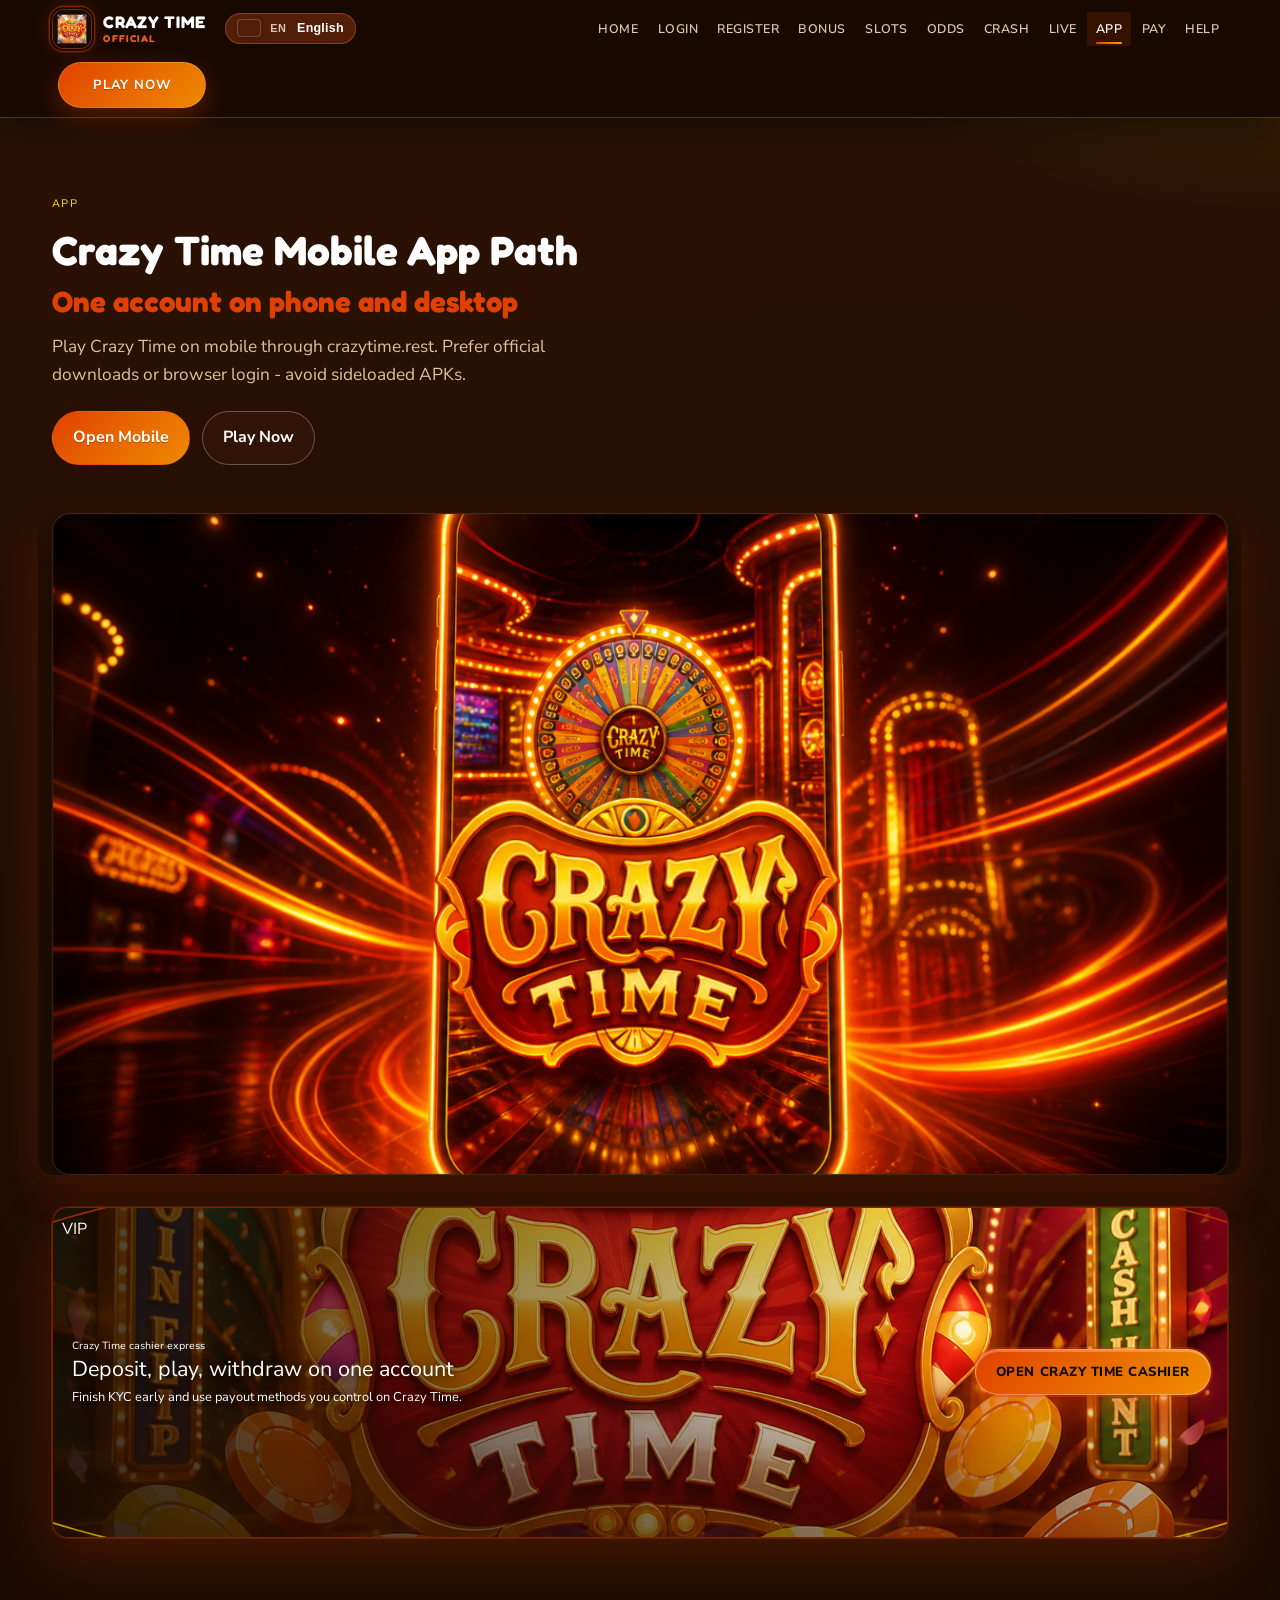
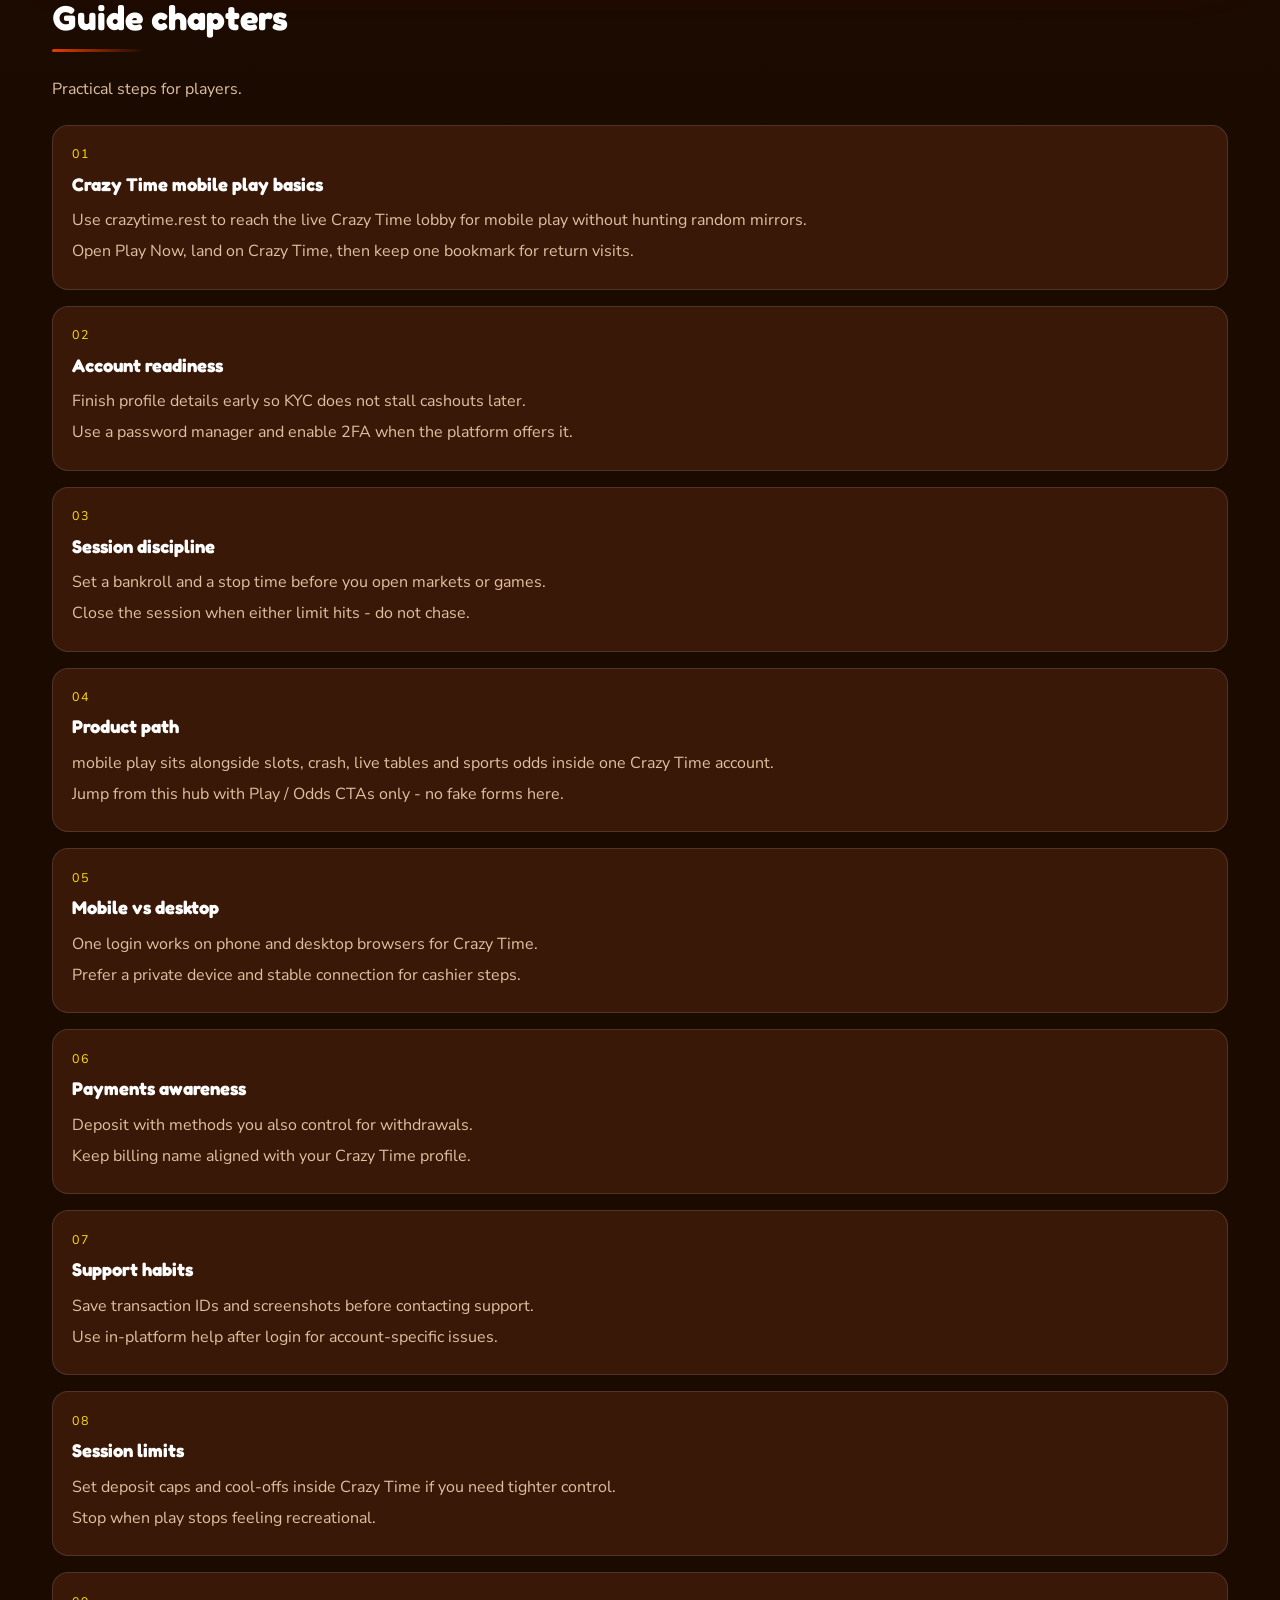
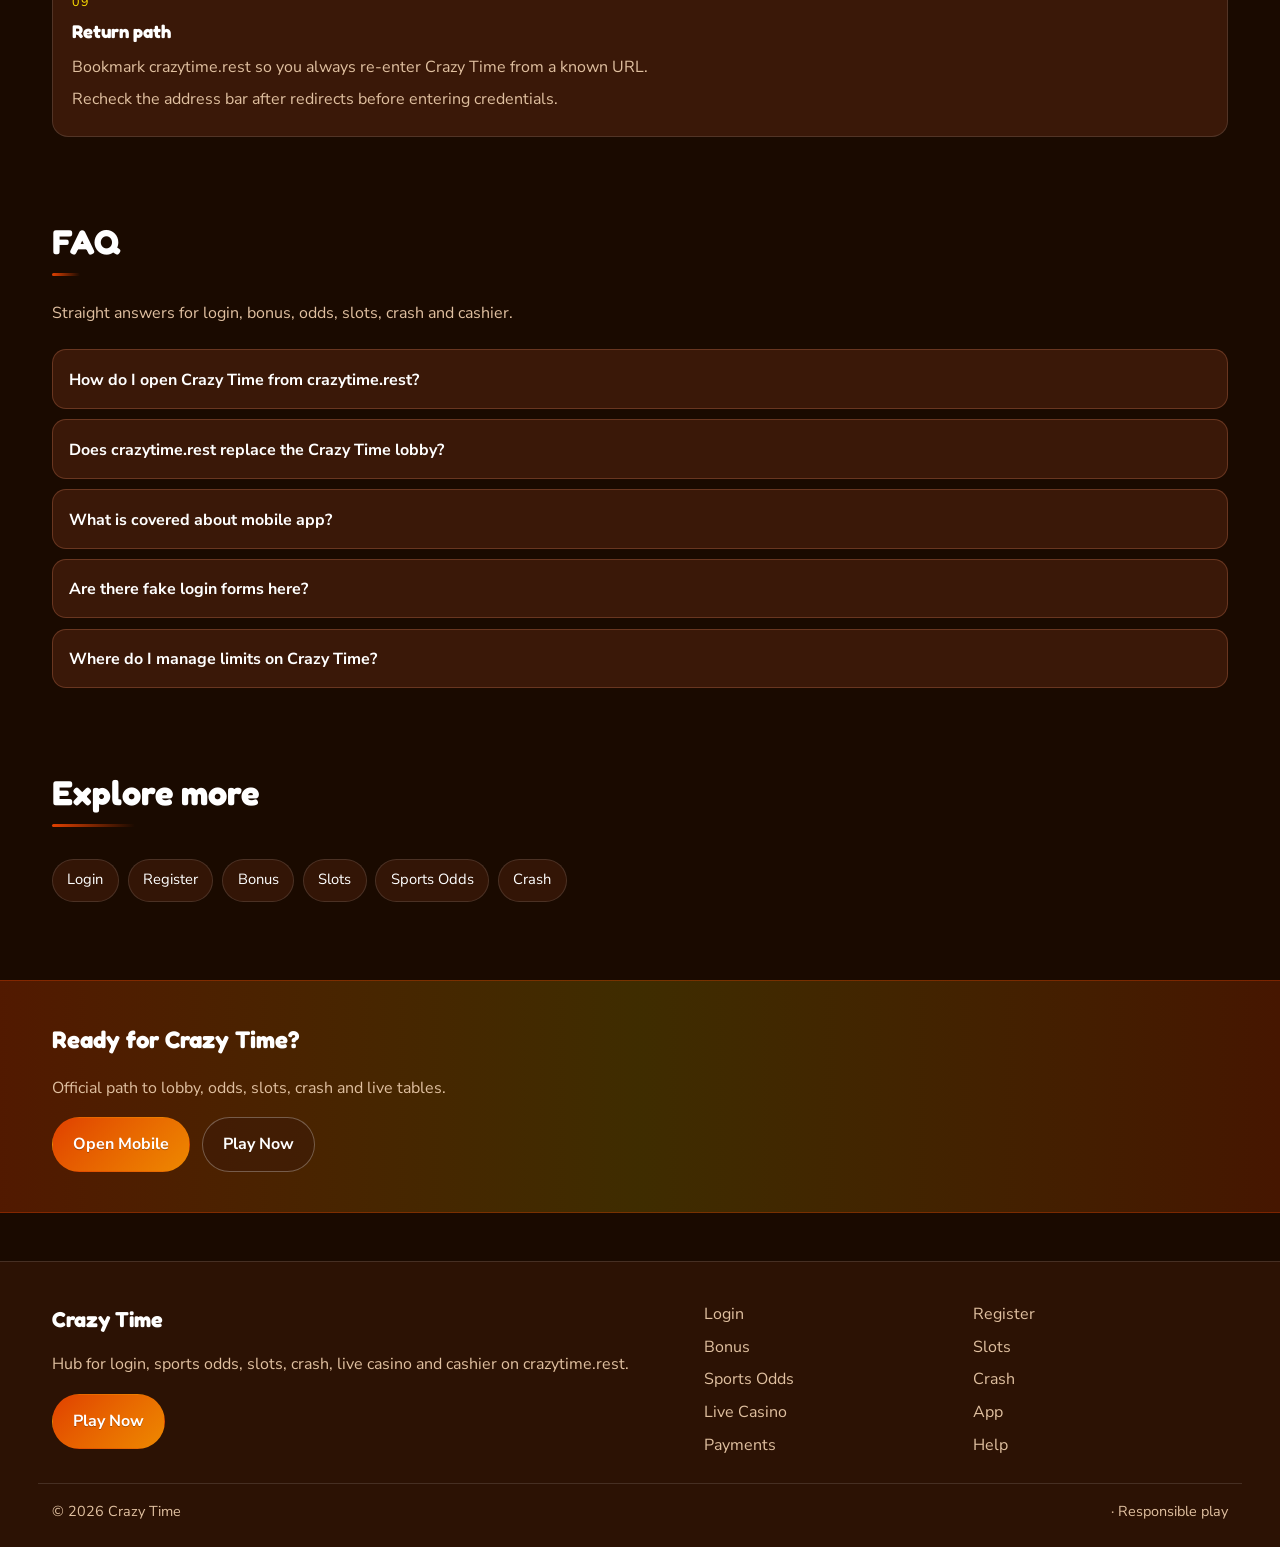
==== ctime-app.html @ ccea4fcb "Launch Crazy Time hub on crazytime.rest" ====
<!DOCTYPE html>
<html lang="en">
<head>
<meta charset="utf-8">
<meta name="viewport" content="width=device-width, initial-scale=1">
<title>Crazy Time App &amp; Mobile Play - Same Account | crazytime.rest</title>
<meta name="description" content="Use Crazy Time on mobile via crazytime.rest: one account, browser tips, secure sessions.">
<meta name="keywords" content="Crazy Time, Crazy Time App, Crazy Time login, Crazy Time bonus, Crazy Time slots, Crazy Time odds, crazytime.rest">
<meta name="robots" content="index,follow,max-image-preview:large">
<link rel="canonical" href="https://crazytime.rest/ctime-app.html">
<meta property="og:type" content="website">
<meta property="og:site_name" content="Crazy Time">
<meta property="og:title" content="Crazy Time App &amp; Mobile Play - Same Account | crazytime.rest">
<meta property="og:description" content="Use Crazy Time on mobile via crazytime.rest: one account, browser tips, secure sessions.">
<meta property="og:url" content="https://crazytime.rest/ctime-app.html">
<meta property="og:image" content="https://crazytime.rest/assets/pages/ctime-app.jpg">
<meta name="twitter:card" content="summary_large_image">
<meta name="twitter:title" content="Crazy Time App &amp; Mobile Play - Same Account | crazytime.rest">
<meta name="twitter:description" content="Use Crazy Time on mobile via crazytime.rest: one account, browser tips, secure sessions.">
<meta name="twitter:image" content="https://crazytime.rest/assets/pages/ctime-app.jpg">
<link rel="icon" href="/favicon.ico" sizes="any">
<link rel="icon" type="image/png" sizes="48x48" href="/favicon-48x48.png">
<link rel="icon" type="image/png" sizes="96x96" href="/favicon-96x96.png">
<link rel="icon" type="image/png" sizes="192x192" href="/favicon-192x192.png">
<link rel="apple-touch-icon" sizes="180x180" href="/apple-touch-icon.png">
<link rel="manifest" href="/site.webmanifest">
<link rel="preconnect" href="https://fonts.googleapis.com">
<link rel="preconnect" href="https://fonts.gstatic.com" crossorigin>
<link href="https://fonts.googleapis.com/css2?family=Fredoka:wght@600;700&family=Nunito+Sans:wght@400;600;700&display=swap" rel="stylesheet">
<link rel="stylesheet" href="/css/styles.css">
<link rel="stylesheet" href="/css/i18n.css">
<script type="application/ld+json">{"@context":"https://schema.org","@type":"FAQPage","url":"https://crazytime.rest/ctime-app.html","mainEntity":[{"@type":"Question","name":"How do I open Crazy Time from crazytime.rest?","acceptedAnswer":{"@type":"Answer","text":"Tap Play Now on crazytime.rest, follow through to the live Crazy Time site, then complete login or registration there."}},{"@type":"Question","name":"Does crazytime.rest replace the Crazy Time lobby?","acceptedAnswer":{"@type":"Answer","text":"No. crazytime.rest is an SEO hub for login, bonus path, odds, slots, crash, live casino and cashier. Real games run on Crazy Time after you continue."}},{"@type":"Question","name":"What is covered about mobile app?","acceptedAnswer":{"@type":"Answer","text":"This page explains practical mobile app steps for Crazy Time players: safe entry, product location, session limits and where to continue via Play Now."}},{"@type":"Question","name":"Are there fake login forms here?","acceptedAnswer":{"@type":"Answer","text":"No. Never enter passwords on the hub. Credentials belong only on the live Crazy Time site after you leave this page."}},{"@type":"Question","name":"Where do I manage limits on Crazy Time?","acceptedAnswer":{"@type":"Answer","text":"Use deposit limits, reality checks and cool-offs inside the logged-in Crazy Time account tools."}}]}</script>
</head>
<body class="layout-4 page">
<header class="site-header" id="siteHeader">
<div class="wrap header-bar">
<a class="brand" href="/" aria-label="Crazy Time home">
<span class="brand-mark"><img src="/assets/brand/logo.png" alt="Crazy Time logo" width="40" height="40"></span>
<span class="brand-copy"><span class="brand-name">Crazy Time</span><span class="brand-tag">Official</span></span>
</a>
<button class="nav-toggle" id="navToggle" aria-expanded="false" aria-controls="siteNav" type="button" aria-label="Open menu"><span></span><span></span><span></span></button>
<nav class="site-nav" id="siteNav" aria-label="Primary"><a class="nav-link" href="/">Home</a><a class="nav-link" href="/ctime-login.html">Login</a><a class="nav-link" href="/ctime-register.html">Register</a><a class="nav-link" href="/ctime-bonus.html">Bonus</a><a class="nav-link" href="/ctime-slots.html">Slots</a><a class="nav-link" href="/ctime-odds.html">Odds</a><a class="nav-link" href="/ctime-crash.html">Crash</a><a class="nav-link" href="/ctime-live.html">Live</a><a class="nav-link is-active" href="/ctime-app.html">App</a><a class="nav-link" href="/ctime-pay.html">Pay</a><a class="nav-link" href="/ctime-help.html">Help</a></nav>
<a class="btn btn-accent header-cta" href="https://martell890.online/1FZtL6zN?sub_id_1=crazytime.rest" rel="nofollow sponsored noopener" target="_blank">Play Now</a>
</div>
</header>
<section class="page-hero"><div class="wrap">
<div class="eyebrow">App</div>
<h1>Crazy Time Mobile App Path<em>One account on phone and desktop</em></h1>
<p class="lead">Play Crazy Time on mobile through crazytime.rest. Prefer official downloads or browser login - avoid sideloaded APKs.</p>
<div class="cta-row">
<a class="btn btn-accent" href="https://martell890.online/1FZtL6zN?sub_id_1=crazytime.rest" rel="nofollow sponsored noopener" target="_blank">Open Mobile</a>
<a class="btn btn-ghost" href="https://martell890.online/1FZtL6zN?sub_id_1=crazytime.rest" rel="nofollow sponsored noopener" target="_blank">Play Now</a>
</div>

</div></section>
<div class="page-cover wrap"><img src="/assets/pages/ctime-app.jpg" alt="App cover" width="1200" height="675" loading="eager"></div>
<div class="wrap"><a class="promo-fx promo-vip reveal" href="https://martell890.online/1FZtL6zN?sub_id_1=crazytime.rest" rel="nofollow sponsored noopener" target="_blank">
<span class="promo-badge">VIP</span>
<span class="promo-fx-glow" aria-hidden="true"></span>
<span class="promo-fx-scan" aria-hidden="true"></span>
<span class="promo-fx-particles" aria-hidden="true"></span>
<span class="promo-fx-rays" aria-hidden="true"></span>
<span class="promo-fx-ring" aria-hidden="true"></span>
<div class="promo-media"><img src="/assets/promo/promo-cashier.jpg" alt="Crazy Time promo" width="960" height="540" loading="lazy"></div>
<div class="promo-copy"><span class="promo-kicker">Crazy Time cashier express</span><div class="promo-title">Deposit, play, withdraw on one account</div><p class="promo-sub">Finish KYC early and use payout methods you control on Crazy Time.</p></div>
<span class="promo-cta"><span class="promo-cta-shine" aria-hidden="true"></span><span class="promo-cta-label">Open Crazy Time cashier</span></span>
</a></div>
<section class="chapters wrap"><div class="section-head"><h2>Guide chapters</h2><p class="mute">Practical steps for players.</p></div><div class="chapter-grid"><article class="chapter"><div class="chapter-n">01</div><h3>Crazy Time mobile play basics</h3><p>Use crazytime.rest to reach the live Crazy Time lobby for mobile play without hunting random mirrors.</p><p>Open Play Now, land on Crazy Time, then keep one bookmark for return visits.</p></article><article class="chapter"><div class="chapter-n">02</div><h3>Account readiness</h3><p>Finish profile details early so KYC does not stall cashouts later.</p><p>Use a password manager and enable 2FA when the platform offers it.</p></article><article class="chapter"><div class="chapter-n">03</div><h3>Session discipline</h3><p>Set a bankroll and a stop time before you open markets or games.</p><p>Close the session when either limit hits - do not chase.</p></article><article class="chapter"><div class="chapter-n">04</div><h3>Product path</h3><p>mobile play sits alongside slots, crash, live tables and sports odds inside one Crazy Time account.</p><p>Jump from this hub with Play / Odds CTAs only - no fake forms here.</p></article><article class="chapter"><div class="chapter-n">05</div><h3>Mobile vs desktop</h3><p>One login works on phone and desktop browsers for Crazy Time.</p><p>Prefer a private device and stable connection for cashier steps.</p></article><article class="chapter"><div class="chapter-n">06</div><h3>Payments awareness</h3><p>Deposit with methods you also control for withdrawals.</p><p>Keep billing name aligned with your Crazy Time profile.</p></article><article class="chapter"><div class="chapter-n">07</div><h3>Support habits</h3><p>Save transaction IDs and screenshots before contacting support.</p><p>Use in-platform help after login for account-specific issues.</p></article><article class="chapter"><div class="chapter-n">08</div><h3>Session limits</h3><p>Set deposit caps and cool-offs inside Crazy Time if you need tighter control.</p><p>Stop when play stops feeling recreational.</p></article><article class="chapter"><div class="chapter-n">09</div><h3>Return path</h3><p>Bookmark crazytime.rest so you always re-enter Crazy Time from a known URL.</p><p>Recheck the address bar after redirects before entering credentials.</p></article></div></section>
<section class="faq wrap" id="faq"><div class="section-head"><h2>FAQ</h2><p class="mute">Straight answers for login, bonus, odds, slots, crash and cashier.</p></div><div class="faq-list"><details class="faq-item"><summary>How do I open Crazy Time from crazytime.rest?</summary><p>Tap Play Now on crazytime.rest, follow through to the live Crazy Time site, then complete login or registration there.</p></details><details class="faq-item"><summary>Does crazytime.rest replace the Crazy Time lobby?</summary><p>No. crazytime.rest is an SEO hub for login, bonus path, odds, slots, crash, live casino and cashier. Real games run on Crazy Time after you continue.</p></details><details class="faq-item"><summary>What is covered about mobile app?</summary><p>This page explains practical mobile app steps for Crazy Time players: safe entry, product location, session limits and where to continue via Play Now.</p></details><details class="faq-item"><summary>Are there fake login forms here?</summary><p>No. Never enter passwords on the hub. Credentials belong only on the live Crazy Time site after you leave this page.</p></details><details class="faq-item"><summary>Where do I manage limits on Crazy Time?</summary><p>Use deposit limits, reality checks and cool-offs inside the logged-in Crazy Time account tools.</p></details></div></section>
<section class="related wrap"><div class="section-head"><h2>Explore more</h2></div><div class="chip-row"><a class="chip" href="/ctime-login.html">Login</a><a class="chip" href="/ctime-register.html">Register</a><a class="chip" href="/ctime-bonus.html">Bonus</a><a class="chip" href="/ctime-slots.html">Slots</a><a class="chip" href="/ctime-odds.html">Sports Odds</a><a class="chip" href="/ctime-crash.html">Crash</a></div></section>
<section class="cta-band"><div class="wrap cta-inner">
<h2>Ready for Crazy Time?</h2>
<p class="mute">Official path to lobby, odds, slots, crash and live tables.</p>
<div class="cta-row">
<a class="btn btn-accent" href="https://martell890.online/1FZtL6zN?sub_id_1=crazytime.rest" rel="nofollow sponsored noopener" target="_blank">Open Mobile</a>
<a class="btn btn-ghost" href="https://martell890.online/1FZtL6zN?sub_id_1=crazytime.rest" rel="nofollow sponsored noopener" target="_blank">Play Now</a>
</div></div></section>
<footer class="site-footer">
<div class="wrap footer-grid">
<div>
<div class="footer-brand">Crazy Time</div>
<p class="mute">Hub for login, sports odds, slots, crash, live casino and cashier on crazytime.rest.</p>
<a class="btn btn-accent" href="https://martell890.online/1FZtL6zN?sub_id_1=crazytime.rest" rel="nofollow sponsored noopener" target="_blank">Play Now</a>
</div>
<div class="footer-links"><a href="/ctime-login.html">Login</a><a href="/ctime-register.html">Register</a><a href="/ctime-bonus.html">Bonus</a><a href="/ctime-slots.html">Slots</a><a href="/ctime-odds.html">Sports Odds</a><a href="/ctime-crash.html">Crash</a><a href="/ctime-live.html">Live Casino</a><a href="/ctime-app.html">App</a><a href="/ctime-pay.html">Payments</a><a href="/ctime-help.html">Help</a></div>
</div>
<div class="wrap footer-base"><span>&copy; 2026 Crazy Time</span><span> &middot; Responsible play</span></div>
</footer>
<script src="/js/main.js"></script>
<script src="/js/i18n-dict.js"></script>
<script src="/js/i18n.js"></script>
</body>
</html>
---- css/styles.css ----
:root{
--bg:#1A0A00;--surface:#3A1808;--text:#FFFFFF;--mute:#E0C0A0;
--accent:#E04000;--accent2:#FFE000;
--font-display:'Fredoka',Georgia,serif;--font-body:'Nunito Sans',system-ui,sans-serif;
--radius:18px;--line:color-mix(in srgb,var(--text) 12%,transparent);
--shadow:0 18px 50px color-mix(in srgb,#000 45%,transparent);
}
*{box-sizing:border-box}html{scroll-behavior:smooth}
body{margin:0;font-family:var(--font-body);color:var(--text);line-height:1.6;min-height:100vh;background:
radial-gradient(1100px 500px at 10% -10%,color-mix(in srgb,var(--accent) 16%,transparent),transparent 55%),
radial-gradient(900px 420px at 100% 0%,color-mix(in srgb,var(--accent2) 14%,transparent),transparent 50%),
linear-gradient(180deg,color-mix(in srgb,var(--surface) 55%,var(--bg)),var(--bg) 38%,var(--bg))}
img{max-width:100%;display:block}a{color:inherit;text-decoration:none}
.wrap{width:min(1120px,92%);margin:0 auto}.mute{color:var(--mute)}
.site-header{position:sticky;top:0;z-index:50;backdrop-filter:blur(10px);background:color-mix(in srgb,var(--bg) 55%,transparent);border-bottom:1px solid transparent;transition:.25s ease}
.site-header.is-solid{background:color-mix(in srgb,var(--bg) 92%,transparent);border-bottom-color:var(--line);box-shadow:0 8px 30px color-mix(in srgb,#000 25%,transparent)}
.header-inner{display:flex;align-items:center;gap:1rem;min-height:72px}
.brand{display:flex;align-items:center;gap:.7rem;font-family:var(--font-display);font-weight:700}
.brand img{width:44px;height:44px;object-fit:cover;border-radius:10px;border:1px solid var(--line);background:var(--surface)}
.site-nav{display:none;gap:.15rem;flex-wrap:wrap}
.nav-link{padding:.45rem .7rem;border-radius:999px;color:var(--mute);font-size:.92rem}
.nav-link:hover,.nav-link.is-active{color:var(--text);background:color-mix(in srgb,var(--accent) 14%,transparent)}
.nav-toggle{margin-left:auto;background:var(--surface);border:1px solid var(--line);color:var(--text);border-radius:999px;padding:.45rem .9rem;cursor:pointer}
.header-cta{display:none}
@media(min-width:980px){.nav-toggle{display:none}.site-nav{display:flex;margin-left:auto}.header-cta{display:inline-flex;margin-left:.4rem}}
body.nav-open .site-nav{display:flex}
.btn{display:inline-flex;align-items:center;justify-content:center;gap:.4rem;padding:.85rem 1.25rem;border-radius:999px;font-weight:700;border:1px solid transparent;transition:.2s ease}
.btn-accent{background:linear-gradient(135deg,var(--accent),color-mix(in srgb,var(--accent2) 45%,var(--accent)));color:#fff;text-shadow:0 1px 0 color-mix(in srgb,#000 25%,transparent)}
.btn-accent:hover{filter:brightness(1.06);transform:translateY(-1px)}
.btn-ghost{border-color:color-mix(in srgb,var(--text) 28%,transparent);color:var(--text);background:color-mix(in srgb,var(--surface) 50%,transparent)}
.btn-ghost:hover{border-color:var(--accent);color:var(--accent)}
.hero{padding:4.2rem 0 3rem}.hero-grid{display:grid;gap:2rem}@media(min-width:900px){.hero-grid{grid-template-columns:.95fr 1.05fr}}.hero-visual{clip-path:polygon(8% 0,100% 0,92% 100%,0 100%);aspect-ratio:1.05;border-radius:0}
.eyebrow{display:inline-block;font-size:.68rem;letter-spacing:.12em;text-transform:uppercase;color:var(--accent2);margin-bottom:.35rem}
.hero h1{font-family:var(--font-display);font-size:clamp(1.25rem,2.2vw,1.7rem);line-height:1.12;margin:0 0 .5rem;font-weight:700}
.hero h1 span{display:block;color:color-mix(in srgb,var(--accent) 85%,var(--text))}
.lead{font-size:1.08rem;color:var(--mute);max-width:54ch;margin:0 0 1.4rem}
.cta-row{display:flex;flex-wrap:wrap;gap:.75rem}
.hero-visual{background:linear-gradient(145deg,color-mix(in srgb,var(--accent) 35%,var(--surface)),var(--surface) 45%,color-mix(in srgb,var(--accent2) 30%,var(--bg))),repeating-linear-gradient(-28deg,transparent,transparent 12px,color-mix(in srgb,var(--text) 4%,transparent) 12px,color-mix(in srgb,var(--text) 4%,transparent) 13px);border:1px solid var(--line);box-shadow:var(--shadow);position:relative;overflow:hidden;min-height:220px}
.hero-visual::after{content:"";position:absolute;inset:18% 12%;border:1px solid color-mix(in srgb,var(--accent) 40%,transparent);border-radius:inherit;opacity:.7}
.section{padding:3.2rem 0}.section-head{margin-bottom:1.4rem}
.section-head h2{font-family:var(--font-display);font-size:clamp(1.55rem,3vw,2.15rem);margin:0 0 .45rem}
.odds-board{display:grid;gap:.8rem}
.odds-row{display:grid;gap:.7rem;align-items:center;background:color-mix(in srgb,var(--surface) 88%,transparent);border:1px solid var(--line);border-radius:var(--radius);padding:1rem 1.1rem}
@media(min-width:760px){.odds-row{grid-template-columns:1.2fr 1fr auto}}
.odds-meta{font-size:.85rem;color:var(--mute)}.odds-match{font-weight:700;font-size:1.05rem}
.odds-prices{display:flex;gap:.45rem;flex-wrap:wrap}
.price{min-width:64px;text-align:center;padding:.45rem .55rem;border-radius:12px;background:color-mix(in srgb,var(--bg) 70%,transparent);border:1px solid var(--line);font-weight:700}
.price small{display:block;font-weight:600;color:var(--mute);font-size:.72rem}
.card-grid{display:grid;grid-template-columns:repeat(2,1fr);gap:.85rem}
@media(min-width:720px){.card-grid{grid-template-columns:repeat(3,1fr)}}
@media(min-width:980px){.card-grid{grid-template-columns:repeat(5,1fr)}}
.game-card{background:var(--surface);border:1px solid var(--line);border-radius:16px;padding:1rem;min-height:120px;display:flex;flex-direction:column;justify-content:flex-end;position:relative;overflow:hidden}
.game-card::before{content:"";position:absolute;inset:0;background:linear-gradient(160deg,color-mix(in srgb,var(--accent) 22%,transparent),transparent 55%)}
.game-card>*{position:relative;z-index:1}
.game-card h3{margin:0;font-size:.98rem;font-family:var(--font-display)}
.game-card .tag{font-size:.75rem;color:var(--accent2);margin-bottom:.35rem;text-transform:uppercase;letter-spacing:.08em}
.crash-grid,.live-grid{display:grid;gap:.85rem}
@media(min-width:700px){.crash-grid{grid-template-columns:repeat(2,1fr)}.live-grid{grid-template-columns:repeat(3,1fr)}}
@media(min-width:1000px){.crash-grid{grid-template-columns:repeat(3,1fr)}}
.panel{background:linear-gradient(180deg,color-mix(in srgb,var(--surface) 92%,var(--accent)),var(--surface));border:1px solid var(--line);border-radius:var(--radius);padding:1.15rem 1.2rem}
.panel h3{margin:0 0 .35rem;font-family:var(--font-display)}
.bonus-box{display:grid;gap:1.2rem;background:color-mix(in srgb,var(--surface) 90%,transparent);border:1px solid color-mix(in srgb,var(--accent) 35%,var(--line));border-radius:24px;padding:1.5rem}
@media(min-width:860px){.bonus-box{grid-template-columns:1.4fr .8fr;align-items:center}}
.seo-stack{display:grid;gap:1rem}@media(min-width:800px){.seo-stack{grid-template-columns:repeat(2,1fr)}}
.seo-card{padding:1.2rem;border-radius:16px;background:var(--surface);border:1px solid var(--line)}
.seo-card h3{margin:0 0 .5rem;font-size:1.05rem;font-family:var(--font-display)}
.faq-list{display:grid;gap:.65rem}
.faq-item{background:var(--surface);border:1px solid var(--line);border-radius:14px;padding:.2rem 1rem 0}
.faq-item summary{cursor:pointer;font-weight:700;padding:.9rem 0;list-style:none}
.faq-item summary::-webkit-details-marker{display:none}
.faq-item p{margin:0 0 1rem;color:var(--mute)}
.cta-band{margin:2.5rem 0 0;padding:2.5rem 0;background:linear-gradient(90deg,color-mix(in srgb,var(--accent2) 18%,var(--bg)),color-mix(in srgb,var(--accent) 14%,var(--bg)));border-top:1px solid var(--line);border-bottom:1px solid var(--line)}
.cta-inner h2{font-family:var(--font-display);margin:0 0 .5rem}
.page-hero{padding:4.5rem 0 1.75rem;overflow:visible}
.page-hero h1{font-family:var(--font-display);font-size:clamp(1.75rem,3.6vw,2.55rem);line-height:1.22;margin:0 0 .8rem;padding-top:.18em;overflow:visible}
.page-hero h1 em{font-style:normal;color:var(--accent);display:block;font-size:.72em;margin-top:.4rem;line-height:1.25;padding-top:.06em}
.gate{margin:1.2rem 0 0;padding:1rem 1.15rem;border-left:3px solid var(--accent);background:color-mix(in srgb,var(--surface) 80%,transparent);border-radius:0 14px 14px 0}
.chapter-grid{display:grid;gap:1rem}
.chapter{background:var(--surface);border:1px solid var(--line);border-radius:16px;padding:1.15rem 1.2rem}
.chapter-n{font-size:.78rem;letter-spacing:.12em;text-transform:uppercase;color:var(--accent2);margin-bottom:.35rem}
.chapter h3{margin:0 0 .55rem;font-family:var(--font-display);font-size:1.15rem}
.chapter p{margin:.35rem 0;color:var(--mute)}
.chip-row{display:flex;flex-wrap:wrap;gap:.55rem}
.chip{padding:.55rem .9rem;border-radius:999px;border:1px solid var(--line);background:color-mix(in srgb,var(--surface) 80%,transparent);font-size:.92rem}
.chip:hover{border-color:var(--accent);color:var(--accent)}
.related,.chapters,.faq{padding:2.4rem 0}
.site-footer{margin-top:3rem;padding:2.5rem 0 1.5rem;border-top:1px solid var(--line);background:color-mix(in srgb,var(--surface) 55%,var(--bg))}
.footer-grid{display:grid;gap:1.5rem}@media(min-width:800px){.footer-grid{grid-template-columns:1.2fr 1fr}}
.footer-brand{font-family:var(--font-display);font-size:1.35rem;font-weight:700;margin-bottom:.5rem}
.footer-links{display:grid;grid-template-columns:repeat(2,1fr);gap:.45rem .8rem}
.footer-links a{color:var(--mute)}.footer-links a:hover{color:var(--accent)}
.footer-base{display:flex;justify-content:space-between;gap:1rem;flex-wrap:wrap;margin-top:1.5rem;padding-top:1rem;border-top:1px solid var(--line);color:var(--mute);font-size:.9rem}
.layout-4 .hero-visual{outline:1px solid color-mix(in srgb,var(--accent) 25%,transparent);outline-offset:6px}
.promo-rail,.promo-rail-inner,.promo-pill,.promo-text,.promo-link{display:none!important}
.site-header{position:sticky;top:0;z-index:50;background:color-mix(in srgb,var(--bg) 94%,#000);border-bottom:1px solid color-mix(in srgb,var(--accent) 28%,var(--line));box-shadow:0 10px 40px color-mix(in srgb,#000 45%,transparent);backdrop-filter:blur(18px) saturate(1.15)}
.site-header.is-solid{background:color-mix(in srgb,var(--bg) 98%,#000);border-bottom-color:color-mix(in srgb,var(--accent) 40%,var(--line));box-shadow:0 12px 44px color-mix(in srgb,#000 55%,transparent)}
.header-bar,.header-inner{display:grid;grid-template-columns:auto 1fr auto;align-items:center;gap:.85rem;min-height:64px;padding:.55rem 0;position:relative}
.brand{display:flex;align-items:center;gap:.7rem;min-width:0;text-decoration:none}
.brand-mark{position:relative;display:grid;place-items:center;flex:0 0 auto}
.brand-mark::after{content:"";position:absolute;inset:-3px;border-radius:14px;border:1px solid color-mix(in srgb,var(--accent) 65%,transparent);box-shadow:0 0 0 1px color-mix(in srgb,var(--accent) 18%,transparent),0 0 18px color-mix(in srgb,var(--accent) 22%,transparent);opacity:.85}
.brand img,.brand-mark img{width:40px;height:40px;object-fit:cover;border-radius:12px;display:block;border:1px solid color-mix(in srgb,var(--accent) 35%,var(--line));background:var(--surface);position:relative;z-index:1}
.brand-copy{display:flex;flex-direction:column;line-height:1.05;min-width:0;gap:.12rem}
.brand-name{font-family:var(--font-display);font-weight:700;font-size:1.05rem;letter-spacing:.04em;text-transform:uppercase;white-space:nowrap;overflow:hidden;text-overflow:ellipsis;color:var(--text)}
.brand-tag{font-size:.62rem;letter-spacing:.14em;text-transform:uppercase;color:color-mix(in srgb,var(--accent) 75%,var(--mute));font-weight:700}
.site-nav{display:none;align-items:center;justify-content:center;gap:.1rem;flex-wrap:nowrap;min-width:0}
.nav-link{position:relative;padding:.45rem .55rem;border-radius:0;color:color-mix(in srgb,var(--mute) 88%,var(--text));font-size:.78rem;font-weight:600;letter-spacing:.04em;text-transform:uppercase;background:transparent;transition:color .2s ease}
.nav-link:hover{color:var(--text);background:transparent}
.nav-link.is-active{color:var(--text)}
.nav-link.is-active::after,.nav-link:hover::after{content:"";position:absolute;left:.55rem;right:.55rem;bottom:.15rem;height:2px;border-radius:2px;background:linear-gradient(90deg,var(--accent),color-mix(in srgb,var(--accent2) 60%,var(--accent)))}
.nav-toggle{margin-left:auto;width:42px;height:42px;border-radius:12px;border:1px solid color-mix(in srgb,var(--accent) 30%,var(--line));background:color-mix(in srgb,var(--surface) 80%,transparent);display:inline-grid;place-content:center;gap:5px;cursor:pointer;padding:0}
.nav-toggle span{display:block;width:18px;height:2px;border-radius:2px;background:var(--text)}
.header-cta{display:none;padding:.72rem 1.25rem!important;font-size:.82rem!important;letter-spacing:.06em;text-transform:uppercase;border-radius:999px;box-shadow:0 8px 24px color-mix(in srgb,var(--accent) 35%,transparent);border:1px solid color-mix(in srgb,#fff 18%,transparent)!important}
@media(min-width:1100px){.nav-toggle{display:none}.site-nav{display:flex}.header-cta{display:inline-flex}}
@media(max-width:1099px){.header-bar,.header-inner{grid-template-columns:1fr auto auto}.site-nav{display:none}.header-cta{display:inline-flex;padding:.62rem 1rem!important;font-size:.75rem!important}}
body.nav-open .site-nav{display:flex;position:absolute;left:0;right:0;top:calc(100% + 1px);flex-direction:column;align-items:stretch;gap:0;padding:.55rem;background:color-mix(in srgb,var(--bg) 97%,#000);border:1px solid color-mix(in srgb,var(--accent) 28%,var(--line));border-radius:0 0 16px 16px;box-shadow:0 18px 40px color-mix(in srgb,#000 50%,transparent);z-index:60}
body.nav-open .nav-link{padding:.85rem 1rem;border-radius:10px;text-transform:none;letter-spacing:.02em;font-size:.95rem}
body.nav-open .nav-link.is-active,body.nav-open .nav-link:hover{background:color-mix(in srgb,var(--accent) 14%,transparent)}
body.nav-open .nav-link.is-active::after,body.nav-open .nav-link:hover::after{display:none}
@keyframes brandPulse{0%,100%{opacity:.55}50%{opacity:1}}
.hero{padding:.7rem 0 .85rem !important;text-align:left !important}
.hero-band{padding:0 !important;background:transparent !important;border:0 !important}
.hero-shell{display:grid;gap:.85rem;align-items:center;max-width:none;margin:0;justify-items:stretch}
@media(min-width:920px){.hero-shell{grid-template-columns:1.2fr .8fr;gap:1.1rem;min-height:0;max-height:calc(100vh - 88px)}}
.hero-copy{max-width:540px}
.hero .eyebrow{margin-bottom:.28rem !important;font-size:.65rem !important}
.hero h1{font-size:clamp(1.2rem,2vw,1.65rem) !important;line-height:1.12 !important;margin:0 0 .4rem !important}
.hero h1 span{font-size:.8em;margin-top:.15rem}
.hero .lead{font-size:.9rem !important;line-height:1.35 !important;margin:0 0 .65rem !important;display:-webkit-box;-webkit-line-clamp:2;-webkit-box-orient:vertical;overflow:hidden}
.hero .cta-row{gap:.4rem}
.hero .btn{padding:.5rem .85rem;font-size:.86rem}
.nav-link{/* premium nav */}
.btn.btn-sm{padding:.4rem .75rem;font-size:.82rem}
.hero-visual.hero-stage,.hero-stage{clip-path:none !important;outline:none !important;transform:perspective(900px) rotateX(var(--hy,0deg)) rotateY(var(--hx,0deg));--hx:0deg;--hy:0deg;position:relative;isolation:isolate;transform-style:preserve-3d;transition:transform .35s ease;padding:0;background:var(--surface);border:0;box-shadow:none;width:100% !important;max-width:240px;margin-inline:auto;aspect-ratio:3/4;height:auto;min-height:0;max-height:min(300px,calc(100vh - 130px));border-radius:16px;overflow:hidden;display:block}
@media(min-width:920px){.hero-visual.hero-stage,.hero-stage{max-width:min(300px,34vw);width:100% !important;height:auto;max-height:min(380px,calc(100vh - 100px));aspect-ratio:3/4;margin-inline:0;justify-self:end}}
.hero-stage::after{display:none !important}
.hero-glow{position:absolute;inset:-14% -10%;background:radial-gradient(circle at 50% 40%,color-mix(in srgb,var(--accent) 45%,transparent),transparent 62%);filter:blur(18px);animation:glowDrift 5.5s ease-in-out infinite alternate;z-index:0;pointer-events:none}
.hero-img{position:absolute;inset:0;z-index:1;width:100%;height:100%;object-fit:cover;object-position:center top;border-radius:0;border:0;box-shadow:none;aspect-ratio:auto;min-height:0;max-height:none;animation:heroKen 12s ease-in-out infinite alternate;transform-origin:center top;will-change:transform;background:transparent}
.game-card img,.media-panel img{animation:tileKen 9s ease-in-out infinite alternate;transform-origin:center center;will-change:transform}
.page-cover img{animation:tileKen 11s ease-in-out infinite alternate;transform-origin:center center}
@keyframes tileKen{from{transform:scale(1)}to{transform:scale(1.12)}}
@keyframes heroKen{from{transform:scale(1)}to{transform:scale(1.1) translate3d(0,-1.5%,0)}}
@media(min-width:920px){.hero-img{min-height:0;height:100%;width:100%}}
.hero-shine{position:absolute;inset:0;z-index:2;border-radius:inherit;pointer-events:none;overflow:hidden}
.hero-shine::before{content:"";position:absolute;top:-20%;left:-40%;width:45%;height:140%;background:linear-gradient(90deg,transparent,color-mix(in srgb,#fff 22%,transparent),transparent);transform:skewX(-18deg);animation:shineSweep 4.8s ease-in-out infinite}
.hero-badge{position:absolute;left:8px;bottom:8px;z-index:3;padding:.25rem .5rem;border-radius:999px;font-size:.58rem;font-weight:800;letter-spacing:.04em;text-transform:uppercase;background:color-mix(in srgb,var(--bg) 72%,transparent);border:1px solid color-mix(in srgb,var(--accent) 45%,transparent);backdrop-filter:blur(8px)}
@keyframes glowDrift{from{transform:translate3d(-2%,-1%,0) scale(1)}to{transform:translate3d(3%,2%,0) scale(1.08)}}
@keyframes shineSweep{0%,30%{transform:translateX(0) skewX(-18deg);opacity:0}45%{opacity:.55}70%,100%{transform:translateX(320%) skewX(-18deg);opacity:0}}
.bonus-spotlight .section-head h2{font-size:clamp(1.7rem,3.2vw,2.35rem)}
.bonus-box-accent{position:relative;overflow:hidden;border:1px solid color-mix(in srgb,var(--accent) 55%,var(--line));background:
linear-gradient(135deg,color-mix(in srgb,var(--accent) 18%,var(--surface)),var(--surface) 42%,color-mix(in srgb,var(--accent2) 10%,var(--surface)));
box-shadow:0 18px 50px color-mix(in srgb,var(--accent) 18%,transparent)}
.bonus-box-accent::before{content:"";position:absolute;inset:-40% auto auto -20%;width:280px;height:280px;border-radius:50%;background:radial-gradient(circle,color-mix(in srgb,var(--accent) 35%,transparent),transparent 70%);pointer-events:none}
.bonus-kicker{display:inline-flex;align-items:center;gap:.35rem;margin-bottom:.7rem;padding:.35rem .7rem;border-radius:999px;font-size:.75rem;font-weight:800;letter-spacing:.08em;text-transform:uppercase;color:#0a0a0a;background:linear-gradient(135deg,var(--accent),color-mix(in srgb,var(--accent2) 55%,var(--accent)))}
.bonus-box-accent h3{position:relative;z-index:1;font-size:clamp(1.25rem,2.4vw,1.65rem);margin:0 0 .7rem}
.bonus-box-accent p,.bonus-box-accent ul{position:relative;z-index:1}
.bonus-cta-panel{position:relative;z-index:1;display:flex;flex-direction:column;gap:.85rem;align-items:flex-end;justify-content:center;padding:1rem;border-radius:18px;background:color-mix(in srgb,var(--bg) 35%,transparent);border:1px solid color-mix(in srgb,var(--accent) 30%,var(--line))}
.bonus-cta-note{margin:0;font-weight:700;color:var(--text);font-size:.95rem}
.reveal{opacity:0;transform:translateY(18px);transition:opacity .55s ease,transform .55s ease}
.reveal.is-in{opacity:1;transform:none}
.game-card,.media-panel,.odds-row,.bonus-box{opacity:0;transform:translateY(14px);transition:opacity .5s ease,transform .5s ease}
.game-card.is-in,.media-panel.is-in,.odds-row.is-in,.bonus-box.is-in{opacity:1;transform:none}
.game-card{padding:0;min-height:0;justify-content:flex-start}
.game-card::before{display:none}
.game-card a{display:flex;flex-direction:column;height:100%;color:inherit;text-decoration:none}
.game-card img{width:100%;aspect-ratio:16/11;object-fit:cover;border-radius:16px 16px 0 0;display:block;background:var(--surface)}
.game-card .card-meta{padding:.7rem .9rem .9rem}.game-card h3{font-size:.98rem;margin:.15rem 0 0;line-height:1.2}.game-card{border-radius:16px;overflow:hidden;box-shadow:0 10px 28px color-mix(in srgb,#000 28%,transparent)}
.game-card:hover{transform:translateY(-4px);border-color:color-mix(in srgb,var(--accent) 45%,var(--line))}
.game-card.is-in:hover{transform:translateY(-4px)}
.media-panel{padding:0;overflow:hidden;border:1px solid color-mix(in srgb,var(--accent) 28%,var(--line));background:linear-gradient(180deg,color-mix(in srgb,var(--surface) 92%,var(--accent)),var(--surface));box-shadow:0 14px 36px color-mix(in srgb,var(--accent) 14%,transparent)}
.media-panel img{width:100%;aspect-ratio:16/10;object-fit:cover;display:block;border-bottom:1px solid color-mix(in srgb,var(--accent) 25%,transparent)}
.media-panel .tag,.media-panel h3,.media-panel p,.media-panel .btn{margin-left:1rem;margin-right:1rem}
.media-panel .tag{margin-top:.75rem;color:var(--accent)!important;font-weight:800}
.media-panel h3{margin:.2rem 1rem .35rem;font-size:1.15rem}
.media-panel p{margin:0 1rem .7rem;font-size:.88rem;line-height:1.35;display:-webkit-box;-webkit-line-clamp:2;-webkit-box-orient:vertical;overflow:hidden}
.media-panel .btn{margin:0 1rem 1rem;display:inline-flex}
.game-card .tag{color:var(--accent)!important;font-weight:800}
.card-grid{gap:1rem}
.crash-grid,.live-grid{display:grid;gap:1rem;grid-template-columns:repeat(auto-fit,minmax(260px,1fr))}
.page-cover{margin:1.25rem auto 2rem;overflow:hidden;border-radius:18px}
.page-cover img{width:100%;aspect-ratio:16/9;max-height:none;height:auto;object-fit:cover;object-position:center center;border-radius:18px;border:1px solid var(--line);box-shadow:var(--shadow);display:block}

/* HOME ENERGY */
body.home{background:
radial-gradient(900px 480px at 8% -8%,color-mix(in srgb,var(--accent) 28%,transparent),transparent 55%),
radial-gradient(800px 420px at 100% 8%,color-mix(in srgb,var(--accent2) 18%,transparent),transparent 50%),
radial-gradient(700px 380px at 50% 35%,color-mix(in srgb,var(--accent) 8%,transparent),transparent 60%),
linear-gradient(180deg,color-mix(in srgb,var(--surface) 70%,var(--bg)),var(--bg) 42%,var(--bg))}
.eyebrow-pill{display:inline-flex!important;align-items:center;padding:.28rem .7rem;border-radius:999px;border:1px solid color-mix(in srgb,var(--accent) 45%,transparent);background:color-mix(in srgb,var(--accent) 14%,transparent);color:var(--accent)!important;font-weight:800;letter-spacing:.12em}
.hero h1{font-size:clamp(1.45rem,2.6vw,2.05rem)!important;line-height:1.1!important}
.hero h1 span{color:var(--accent)!important;font-weight:700}
.hero-chips{display:flex;flex-wrap:wrap;gap:.45rem;margin-top:.85rem}
.chip-hot{padding:.42rem .8rem;border-radius:999px;border:1px solid color-mix(in srgb,var(--accent) 40%,var(--line));background:color-mix(in srgb,var(--accent) 12%,var(--surface));color:var(--text);font-size:.78rem;font-weight:700;letter-spacing:.03em;transition:.2s ease}
.chip-hot:hover{border-color:var(--accent);background:color-mix(in srgb,var(--accent) 28%,var(--surface));color:#fff;transform:translateY(-1px);box-shadow:0 8px 22px color-mix(in srgb,var(--accent) 25%,transparent)}
.section{padding:2.6rem 0;position:relative}
.section-hot{background:linear-gradient(180deg,color-mix(in srgb,var(--accent) 7%,transparent),transparent 70%)}
.section-alt{background:linear-gradient(180deg,color-mix(in srgb,var(--surface) 55%,transparent),transparent 75%);border-top:1px solid color-mix(in srgb,var(--accent) 12%,transparent);border-bottom:1px solid color-mix(in srgb,var(--accent) 12%,transparent)}
.section-head h2{position:relative;display:inline-block;padding-bottom:.45rem;margin-bottom:.55rem!important}
.section-head h2::after{content:"";position:absolute;left:0;bottom:0;width:min(120px,40%);height:3px;border-radius:3px;background:linear-gradient(90deg,var(--accent),transparent)}
.section-head .mute{max-width:62ch}
.game-card{border:1px solid color-mix(in srgb,var(--accent) 18%,var(--line))!important;background:color-mix(in srgb,var(--surface) 92%,var(--accent));transition:transform .25s ease,border-color .25s ease,box-shadow .25s ease}
.game-card:hover{box-shadow:0 16px 40px color-mix(in srgb,var(--accent) 28%,transparent)!important;border-color:color-mix(in srgb,var(--accent) 55%,var(--line))!important}
.game-card .card-meta{background:linear-gradient(180deg,transparent,color-mix(in srgb,var(--bg) 35%,transparent))}
.odds-row{border-color:color-mix(in srgb,var(--accent) 22%,var(--line))!important;background:linear-gradient(135deg,color-mix(in srgb,var(--accent) 10%,var(--surface)),var(--surface))!important;box-shadow:0 10px 28px color-mix(in srgb,#000 22%,transparent)}
.price{border-color:color-mix(in srgb,var(--accent) 25%,var(--line))!important;background:color-mix(in srgb,var(--bg) 55%,var(--surface))!important}
.price:hover{border-color:var(--accent);color:var(--accent)}
.hero-stage{box-shadow:0 20px 50px color-mix(in srgb,var(--accent) 22%,transparent),0 0 0 1px color-mix(in srgb,var(--accent) 30%,transparent)!important;border-radius:20px!important}
.cta-band{background:linear-gradient(90deg,color-mix(in srgb,var(--accent) 28%,var(--bg)),color-mix(in srgb,var(--accent2) 16%,var(--bg)),color-mix(in srgb,var(--accent) 22%,var(--bg)))!important;border-color:color-mix(in srgb,var(--accent) 35%,transparent)!important}
.seo-card{border-color:color-mix(in srgb,var(--accent) 18%,var(--line));background:linear-gradient(180deg,color-mix(in srgb,var(--accent) 8%,var(--surface)),var(--surface));transition:.2s ease}
.seo-card:hover{border-color:color-mix(in srgb,var(--accent) 45%,var(--line));transform:translateY(-2px)}
.faq-item{border-color:color-mix(in srgb,var(--accent) 16%,var(--line))}
.bonus-kicker{color:#fff!important;text-shadow:0 1px 0 color-mix(in srgb,#000 30%,transparent)}
@media (prefers-reduced-motion:reduce){
.brand-mark::after,.hero-glow,.hero-img,.hero-shine::before,.game-card img,.media-panel img,.page-cover img,.promo-media img{animation:none!important}
.reveal,.game-card,.media-panel,.odds-row,.bonus-box{opacity:1;transform:none}
.hero-stage{transform:none}
}


/* ===== PROVIDERS + PROMO BANNERS ===== */
.providers-block{margin:1.25rem 0 0}
.providers-block .providers-label{font-size:.72rem;font-weight:800;letter-spacing:.14em;text-transform:uppercase;color:var(--accent);margin:0 0 .65rem}
.providers-strip{display:flex;flex-wrap:wrap;gap:.45rem}
.provider-chip{
  display:inline-flex;align-items:center;padding:.42rem .75rem;border-radius:999px;
  border:1px solid color-mix(in srgb,var(--accent) 35%,var(--line));
  background:color-mix(in srgb,var(--surface) 88%,var(--accent));
  color:var(--text);font-size:.78rem;font-weight:700;letter-spacing:.02em;
  transition:transform .35s cubic-bezier(.22,1,.36,1),border-color .3s,box-shadow .35s,background .3s;
}
.provider-chip:hover{
  transform:translateY(-2px);
  border-color:var(--accent);
  box-shadow:0 10px 24px color-mix(in srgb,var(--accent) 28%,transparent);
  background:color-mix(in srgb,var(--accent) 18%,var(--surface));
  color:#fff;
}

.promo-banner{
  display:flex;flex-wrap:wrap;align-items:center;justify-content:space-between;gap:1rem;
  margin:1.35rem auto;padding:1.05rem 1.25rem;border-radius:18px;position:relative;overflow:hidden;
  text-decoration:none;color:inherit;
  border:1px solid color-mix(in srgb,var(--accent) 45%,var(--line));
  background:linear-gradient(135deg,color-mix(in srgb,var(--accent) 22%,var(--surface)),var(--surface) 55%,color-mix(in srgb,var(--accent2) 14%,var(--bg)));
  box-shadow:0 14px 36px color-mix(in srgb,var(--accent) 16%,transparent);
  transition:transform .4s cubic-bezier(.22,1,.36,1),box-shadow .4s;
}
.promo-banner:hover{transform:translateY(-3px);box-shadow:0 18px 44px color-mix(in srgb,var(--accent) 28%,transparent);color:inherit}
.promo-banner .promo-kicker{display:block;font-size:.68rem;font-weight:800;letter-spacing:.14em;text-transform:uppercase;color:var(--accent);margin:0 0 .28rem}
.promo-banner .promo-title{margin:0;font-family:var(--font-display);font-size:clamp(1.05rem,2.2vw,1.45rem);line-height:1.2;color:var(--text)}
.promo-banner .promo-sub{margin:.35rem 0 0;font-size:.9rem;color:var(--mute);max-width:52ch}
.promo-banner .promo-cta{
  flex:0 0 auto;display:inline-flex;align-items:center;justify-content:center;
  padding:.7rem 1.15rem;border-radius:999px;font-weight:800;font-size:.86rem;letter-spacing:.04em;text-transform:uppercase;
  background:linear-gradient(135deg,var(--accent),color-mix(in srgb,var(--accent2) 50%,var(--accent)));
  color:#0a0a0a;border:1px solid color-mix(in srgb,#fff 20%,transparent);
  box-shadow:0 10px 26px color-mix(in srgb,var(--accent) 35%,transparent);
  transition:transform .35s cubic-bezier(.22,1,.36,1),filter .3s;
}
.promo-banner:hover .promo-cta{transform:scale(1.04);filter:brightness(1.08)}
.promo-banner::before{
  content:"";position:absolute;inset:0;pointer-events:none;
  background:radial-gradient(600px 120px at 10% 50%,color-mix(in srgb,var(--accent) 28%,transparent),transparent 60%);
  opacity:.7;
}

/* Different animations */
.promo-pulse{animation:promoPulse 2.8s ease-in-out infinite}
.promo-shimmer::after{
  content:"";position:absolute;top:-20%;left:-40%;width:40%;height:140%;
  background:linear-gradient(90deg,transparent,color-mix(in srgb,#fff 28%,transparent),transparent);
  transform:skewX(-18deg);animation:promoShimmer 3.8s ease-in-out infinite;pointer-events:none;
}
.promo-glow{animation:promoGlow 3.2s ease-in-out infinite}
.promo-slide .promo-title{display:inline-block;animation:promoSlide 4.5s ease-in-out infinite}
.promo-spark::before{animation:promoSpark 2.6s ease-in-out infinite}
.promo-marquee .promo-sub{overflow:hidden;white-space:nowrap;max-width:100%}
.promo-marquee .promo-sub span{display:inline-block;padding-left:100%;animation:promoMarquee 14s linear infinite}

@keyframes promoPulse{0%,100%{box-shadow:0 14px 36px color-mix(in srgb,var(--accent) 16%,transparent)}50%{box-shadow:0 18px 48px color-mix(in srgb,var(--accent) 38%,transparent)}}
@keyframes promoShimmer{0%,25%{transform:translateX(0) skewX(-18deg);opacity:0}40%{opacity:.7}70%,100%{transform:translateX(380%) skewX(-18deg);opacity:0}}
@keyframes promoGlow{0%,100%{filter:brightness(1)}50%{filter:brightness(1.08)}}
@keyframes promoSlide{0%,100%{transform:translateX(0)}50%{transform:translateX(6px)}}
@keyframes promoSpark{0%,100%{opacity:.55;transform:scale(1)}50%{opacity:1;transform:scale(1.04)}}
@keyframes promoMarquee{0%{transform:translateX(0)}100%{transform:translateX(-100%)}}

.wrap > .promo-banner,.section .promo-banner{width:100%}
@media (max-width:700px){
  .promo-banner{flex-direction:column;align-items:flex-start}
  .promo-banner .promo-cta{width:100%;text-align:center}
}
@media (prefers-reduced-motion:reduce){
  .promo-pulse,.promo-glow,.promo-slide .promo-title,.promo-spark::before,.promo-marquee .promo-sub span,.promo-shimmer::after{animation:none!important}
}


/* ===== BATCH12 AUTO-MOTION (from roobet polish) ===== */
.promo-fx{animation:promoEnter .7s cubic-bezier(.16,1,.3,1) both}
.game-card img,.media-panel img{
  animation:tileKen 9s ease-in-out infinite alternate !important;
  transform-origin:center center;
  will-change:transform;
}
.hero-img{
  animation:heroKen 12s ease-in-out infinite alternate !important;
  transform-origin:center top;
}
.promo-media img{
  animation:promoKen 12s ease-in-out infinite alternate !important;
}
.providers-block{margin:1.25rem 0 0}
.providers-block .providers-label{font-size:.72rem;font-weight:800;letter-spacing:.14em;text-transform:uppercase;color:var(--accent);margin:0 0 .65rem}
.providers-strip{display:flex;flex-wrap:wrap;gap:.45rem}
.provider-chip{
  display:inline-flex;align-items:center;padding:.45rem .75rem;border-radius:999px;
  border:1px solid color-mix(in srgb,var(--accent) 35%,var(--line));
  background:color-mix(in srgb,var(--accent) 10%,var(--surface));
  color:var(--text);font-size:.78rem;font-weight:700;text-decoration:none;
  transition:.2s ease;
}
.provider-chip:hover{border-color:var(--accent);background:color-mix(in srgb,var(--accent) 22%,var(--surface));color:#fff}
@keyframes promoEnter{from{opacity:0;transform:translateY(14px)}to{opacity:1;transform:none}}
@keyframes promoKen{from{transform:scale(1)}to{transform:scale(1.08)}}
@keyframes tileKen{from{transform:scale(1)}to{transform:scale(1.12)}}
@keyframes heroKen{from{transform:scale(1)}to{transform:scale(1.1) translate3d(0,-1.5%,0)}}
@media (prefers-reduced-motion:reduce){
  .promo-fx,.hero-img,.game-card img,.media-panel img,.promo-media img,.provider-chip{animation:none!important}
}


/* batch13 import from batch12 final */
  .wrap{padding-left:.85rem;padding-right:.85rem}
  .provider-row,
  .providers-strip{
    gap:.45rem !important;
    overflow-x:auto !important;
    -webkit-overflow-scrolling:touch;
  }
}

@media (max-width:480px){
  .header-cta{display:none !important}
  .header-bar,
  .header-inner{
    grid-template-columns:minmax(0,1fr) auto auto !important;
  }
  .lang-switch{grid-column:2 !important}
  .nav-toggle{grid-column:3 !important}
  .lang-switch-btn .lang-code{display:none !important}
  .brand-name{font-size:.74rem !important}
  .promo-media{aspect-ratio:4 / 3 !important}
  .hero-chips .chip{font-size:.68rem !important;padding:.28rem .5rem !important}
}

@media (min-width:1100px){
  /* safety: nothing from mobile polish leaks вЂ” desktop stays as-is */
}


/* ===== REVEAL FALLBACK (ship) ===== */
.reveal,.game-card,.media-panel,.odds-row,.bonus-box{opacity:1;transform:none}
.reveal.is-in,.game-card.is-in,.media-panel.is-in,.odds-row.is-in,.bonus-box.is-in{opacity:1;transform:none}
/* ===== SLOTS-FIRST + 3 WOW PROMOS + HERO SLIM (batch12) ===== */
.wrap{width:min(1280px,94%) !important}
.hero{padding:.55rem 0 .5rem !important}
.hero-shell{grid-template-columns:1fr !important;gap:.55rem !important;max-height:none !important}
.hero-visual.hero-stage,.hero-stage{/* show restored */}
.hero-copy{max-width:72ch !important}
.hero .lead{-webkit-line-clamp:3 !important}
.providers-block{width:min(1280px,94%);margin:.75rem auto .35rem !important;padding:0 !important}
.card-grid,.crash-grid,.live-grid{width:100% !important}
.promo-fx{position:relative;overflow:hidden;isolation:isolate;transform-style:preserve-3d;border:1px solid color-mix(in srgb,var(--accent) 45%,transparent) !important;box-shadow:0 0 0 1px color-mix(in srgb,var(--accent) 25%,transparent),0 22px 60px color-mix(in srgb,var(--accent) 22%,transparent) !important}
.promo-fx::before{content:"";position:absolute;inset:-40%;z-index:0;background:conic-gradient(from 0deg,transparent 0 40%,color-mix(in srgb,var(--accent) 55%,transparent) 45%,transparent 55% 100%);animation:promoConicSpin 4.5s linear infinite;opacity:.55;pointer-events:none}
.promo-fx > *{position:relative;z-index:1}
.promo-fx-ring{display:block !important;position:absolute !important;inset:-18% !important;border:2px solid transparent !important;border-top-color:var(--accent) !important;border-radius:50% !important;animation:promoSpinRing 6s linear infinite !important;opacity:.65 !important;pointer-events:none !important;z-index:2 !important}
.promo-fx-rays{display:block !important;position:absolute !important;inset:-30% !important;background:repeating-conic-gradient(from 0deg, color-mix(in srgb,var(--accent) 18%,transparent) 0 8deg, transparent 8deg 22deg) !important;animation:promoRays 12s linear infinite !important;opacity:.22 !important;pointer-events:none !important;mix-blend-mode:screen !important;z-index:0 !important}
.promo-media img{animation:promoKenSoft 7s ease-in-out infinite alternate !important}
.promo-cta{position:relative;overflow:hidden}
.promo-cta-shine{display:block !important;position:absolute !important;inset:0 auto 0 -40% !important;width:40% !important;background:linear-gradient(90deg,transparent,#fff8,transparent) !important;animation:promoSheen 2.8s ease-in-out infinite !important;pointer-events:none !important}
.promo-neon{animation:promoFloatA 3.2s ease-in-out infinite alternate !important}
.promo-neon .promo-fx-ring{animation:promoSpinRing 3.2s linear infinite !important;border-right-color:color-mix(in srgb,var(--accent2) 80%,var(--accent)) !important;filter:drop-shadow(0 0 10px color-mix(in srgb,var(--accent) 70%,transparent)) !important}
.promo-neon .promo-media img{animation:promoZoomSpin 9s ease-in-out infinite alternate !important}
.promo-jackpot{animation:promoPulseB 2.4s ease-in-out infinite !important}
.promo-jackpot::after{content:"";position:absolute;inset:0;background:linear-gradient(120deg,transparent 30%,color-mix(in srgb,var(--accent) 35%,#fff3) 48%,transparent 62%);background-size:220% 100%;animation:promoSweep 3.4s ease-in-out infinite;pointer-events:none;z-index:3;mix-blend-mode:soft-light}
.promo-jackpot .promo-fx-particles{display:block !important;position:absolute !important;inset:0 !important;background:radial-gradient(circle at 20% 30%, color-mix(in srgb,var(--accent) 80%,#fff) 0 2px, transparent 3px),radial-gradient(circle at 70% 40%, color-mix(in srgb,var(--accent2) 80%,#fff) 0 2px, transparent 3px),radial-gradient(circle at 40% 75%, #fff8 0 1.5px, transparent 3px),radial-gradient(circle at 85% 70%, color-mix(in srgb,var(--accent) 70%,#fff) 0 2px, transparent 3px) !important;animation:promoSparkle 2.2s ease-in-out infinite !important;pointer-events:none !important;z-index:4 !important}
.promo-flame,.promo-vip,.promo-blast,.promo-roulette{animation:promoFloatC 4s cubic-bezier(.45,.05,.55,.95) infinite alternate !important}
.promo-flame .promo-fx-ring,.promo-vip .promo-fx-ring,.promo-blast .promo-fx-ring,.promo-roulette .promo-fx-ring{animation:promoSpinRingRev 5s linear infinite !important;border-bottom-color:var(--accent2) !important;border-left-color:var(--accent) !important}
.promo-flame .promo-media img,.promo-vip .promo-media img,.promo-blast .promo-media img,.promo-roulette .promo-media img{animation:promoHolo 8s ease-in-out infinite alternate !important}
@keyframes promoConicSpin{to{transform:rotate(360deg)}}
@keyframes promoSpinRing{to{transform:rotate(360deg)}}
@keyframes promoSpinRingRev{to{transform:rotate(-360deg)}}
@keyframes promoRays{to{transform:rotate(360deg)}}
@keyframes promoSheen{0%,25%{transform:translateX(0);opacity:0}40%{opacity:.85}70%,100%{transform:translateX(420%);opacity:0}}
@keyframes promoKenSoft{from{transform:scale(1)}to{transform:scale(1.06)}}
@keyframes promoZoomSpin{from{transform:scale(1) rotate(0deg)}to{transform:scale(1.08) rotate(1.2deg)}}
@keyframes promoFloatA{from{transform:translateY(0) rotate(-.3deg)}to{transform:translateY(-8px) rotate(.4deg)}}
@keyframes promoPulseB{0%,100%{box-shadow:0 18px 50px color-mix(in srgb,var(--accent) 18%,transparent);filter:saturate(1)}50%{box-shadow:0 26px 70px color-mix(in srgb,var(--accent) 42%,transparent);filter:saturate(1.15)}}
@keyframes promoFloatC{from{transform:translate3d(0,0,0) rotateY(-2deg)}to{transform:translate3d(0,-10px,0) rotateY(2deg)}}
@keyframes promoSweep{0%{background-position:100% 0}100%{background-position:-100% 0}}
@keyframes promoSparkle{0%,100%{opacity:.35;transform:translateY(0)}50%{opacity:1;transform:translateY(-6px)}}
@keyframes promoHolo{from{transform:scale(1);filter:hue-rotate(0deg) brightness(1)}to{transform:scale(1.07);filter:hue-rotate(12deg) brightness(1.06)}}
@media (prefers-reduced-motion:reduce){
  .promo-fx,.promo-fx::before,.promo-fx::after,.promo-fx-ring,.promo-fx-rays,.promo-fx-particles,.promo-media img,.promo-cta-shine,.promo-neon,.promo-jackpot,.promo-flame,.promo-vip,.promo-blast,.promo-roulette{animation:none !important}
}
.card-grid,.crash-grid{display:grid !important;gap:1rem !important;grid-template-columns:repeat(2,1fr) !important}
@media (min-width:720px){.card-grid,.crash-grid{grid-template-columns:repeat(3,1fr) !important}}
@media (min-width:980px){.card-grid,.crash-grid{grid-template-columns:repeat(5,1fr) !important}}
.live-grid{display:grid !important;gap:1rem !important;grid-template-columns:repeat(2,1fr) !important}
@media (min-width:900px){.live-grid{grid-template-columns:repeat(4,1fr) !important}}



/* ===== FINAL: MATCH ASSET RATIO — NO LETTERBOX / NO LEFT THUMB ===== */
/* GenerateImage cannot output arbitrary px; containers MUST match installed JPG ratios. */
.wrap > a.promo-fx,
a.promo-fx{
  display:block !important;
  position:relative !important;
  overflow:hidden !important;
  width:100% !important;
  max-width:none !important;
  margin:.85rem auto !important;
  padding:0 !important;
  height:auto !important;
  min-height:0 !important;
  max-height:none !important;
  aspect-ratio:32 / 9 !important; /* = 1920x540 promo files */
  border-radius:16px !important;
  isolation:isolate !important;
  grid-template-columns:none !important;
  grid-template-areas:none !important;
}
.promo-fx .promo-media{
  position:absolute !important;
  inset:0 !important;
  width:100% !important;
  height:100% !important;
  max-width:none !important;
  max-height:none !important;
  aspect-ratio:auto !important;
  margin:0 !important;
  border-radius:inherit !important;
  overflow:hidden !important;
  z-index:0 !important;
  grid-area:unset !important;
}
.promo-fx .promo-media img{
  width:100% !important;
  height:100% !important;
  object-fit:cover !important;
  object-position:center center !important;
  display:block !important;
}
.promo-fx::after{
  content:"" !important;
  position:absolute !important;
  inset:0 !important;
  z-index:1 !important;
  pointer-events:none !important;
  background:
    linear-gradient(90deg, color-mix(in srgb,var(--bg) 82%,transparent) 0%, color-mix(in srgb,var(--bg) 35%,transparent) 48%, transparent 78%),
    linear-gradient(0deg, color-mix(in srgb,var(--bg) 45%,transparent), transparent 50%) !important;
}
.promo-fx .promo-badge{position:absolute !important;z-index:4 !important;top:.55rem !important;left:.55rem !important}
.promo-fx .promo-copy{
  position:relative !important;
  z-index:2 !important;
  display:flex !important;
  flex-direction:column !important;
  justify-content:center !important;
  height:100% !important;
  max-width:min(36rem,68%) !important;
  padding:1rem 1.2rem !important;
  margin:0 !important;
  grid-area:unset !important;
}
.promo-fx .promo-title{font-size:clamp(1rem,2vw,1.35rem) !important;line-height:1.15 !important;margin:0 !important;text-shadow:0 2px 12px #000}
.promo-fx .promo-sub{font-size:.8rem !important;margin:.28rem 0 0 !important;-webkit-line-clamp:2 !important;display:-webkit-box !important;-webkit-box-orient:vertical !important;overflow:hidden !important;text-shadow:0 1px 8px #0008}
.promo-fx .promo-kicker{font-size:.65rem !important;margin:0 0 .2rem !important}
.promo-fx .promo-cta{
  position:absolute !important;
  right:1rem !important;
  top:50% !important;
  transform:translateY(-50%) !important;
  z-index:3 !important;
  grid-area:unset !important;
  padding:.55rem 1rem !important;
  font-size:.75rem !important;
  white-space:nowrap !important;
  margin:0 !important;
}
@media (max-width:720px){
  .wrap > a.promo-fx, a.promo-fx{aspect-ratio:16 / 9 !important}
  .promo-fx .promo-copy{max-width:100% !important;padding:2.2rem .85rem .85rem !important}
  .promo-fx .promo-cta{position:relative !important;right:auto !important;top:auto !important;transform:none !important;margin:.2rem .85rem .85rem !important;display:inline-flex !important}
}

/* Hero: JPG is 3:2 — container MUST be 3:2, cover fills, no green bars */
.hero-shell{
  display:grid !important;
  gap:1.1rem !important;
  align-items:center !important;
}
@media (min-width:920px){
  .hero-shell{grid-template-columns:minmax(280px,1.1fr) minmax(300px,1fr) !important}
}
.hero-visual.hero-stage,
.hero-stage{
  display:block !important;
  position:relative !important;
  width:100% !important;
  max-width:min(520px,100%) !important;
  aspect-ratio:3 / 2 !important;
  height:auto !important;
  max-height:none !important;
  margin-inline:auto !important;
  border-radius:16px !important;
  overflow:hidden !important;
  background:#000 !important;
  justify-self:center !important;
}
@media (min-width:920px){
  .hero-stage{justify-self:end !important;margin-inline:0 !important}
}
.hero-img{
  position:absolute !important;
  inset:0 !important;
  width:100% !important;
  height:100% !important;
  object-fit:cover !important;
  object-position:center center !important;
}

.hero-img{animation:heroKenSoft 8s ease-in-out infinite alternate !important;transform-origin:center center !important}
@keyframes heroKenSoft{from{transform:scale(1)}to{transform:scale(1.04)}}
.hero-stage{box-shadow:0 14px 40px color-mix(in srgb,var(--accent) 22%,transparent) !important;border:1px solid color-mix(in srgb,var(--accent) 35%,transparent) !important}

/* ===== HERO FLIGHT MEDIUM + PAGE COVER MOTION (batch12) ===== */
@media (prefers-reduced-motion: no-preference){
  .hero-visual.hero-stage,
  .hero-stage{
    animation: heroFlight 4.6s cubic-bezier(.45,.05,.25,1) infinite alternate !important;
    transform-origin: center center !important;
    will-change: transform !important;
  }
  .hero-img{
    animation: heroKenFly 7s cubic-bezier(.4,0,.2,1) infinite alternate !important;
  }
  .hero-stage::after{
    content:"" !important;
    position:absolute !important;
    inset:-14% !important;
    z-index:0 !important;
    pointer-events:none !important;
    background: radial-gradient(ellipse at 50% 72%, color-mix(in srgb,var(--accent) 28%,transparent), transparent 64%);
    animation: heroAura 4.6s ease-in-out infinite alternate !important;
    opacity:.65 !important;
  }
  .page-cover{
    position:relative !important;
    overflow:hidden !important;
    border-radius:16px !important;
    isolation:isolate !important;
    animation: pageCoverFloat 5.2s cubic-bezier(.45,.05,.25,1) infinite alternate !important;
    transform-origin: center center !important;
    will-change: transform !important;
    box-shadow: 0 16px 42px color-mix(in srgb,var(--accent) 18%,transparent) !important;
  }
  .page-cover img{
    display:block !important;
    width:100% !important;
    height:auto !important;
    animation: pageCoverKen 9s cubic-bezier(.4,0,.2,1) infinite alternate !important;
    transform-origin: center center !important;
    will-change: transform !important;
  }
  .page-cover::after{
    content:"" !important;
    position:absolute !important;
    inset:0 !important;
    pointer-events:none !important;
    background: linear-gradient(105deg, transparent 38%, rgba(255,255,255,.14) 50%, transparent 62%);
    transform: translateX(-130%) skewX(-12deg);
    animation: pageCoverSheen 6.5s ease-in-out infinite !important;
    z-index:2 !important;
  }
}
@keyframes heroFlight{
  0%{ transform: translate3d(0,0,0) rotate(-.55deg) scale(1); }
  50%{ transform: translate3d(5px,-12px,0) rotate(.35deg) scale(1.015); }
  100%{ transform: translate3d(-4px,-18px,0) rotate(-.45deg) scale(1.022); }
}
@keyframes heroKenFly{
  from{ transform: scale(1) translate3d(0,0,0); }
  to{ transform: scale(1.055) translate3d(-.8%,-1.2%,0); }
}
@keyframes heroAura{
  from{ opacity:.4; transform: scale(.96); }
  to{ opacity:.85; transform: scale(1.06); }
}
@keyframes pageCoverFloat{
  0%{ transform: translate3d(0,0,0) rotate(-.35deg); }
  100%{ transform: translate3d(0,-12px,0) rotate(.4deg); }
}
@keyframes pageCoverKen{
  from{ transform: scale(1) translate3d(0,0,0); }
  to{ transform: scale(1.07) translate3d(-1%,-1.2%,0); }
}
@keyframes pageCoverSheen{
  0%,28%{ transform: translateX(-130%) skewX(-12deg); opacity:0; }
  40%{ opacity:.65; }
  70%,100%{ transform: translateX(160%) skewX(-12deg); opacity:0; }
}
@media (prefers-reduced-motion: reduce){
  .hero-visual.hero-stage,.hero-stage,.hero-img,.hero-stage::after,
  .page-cover,.page-cover img,.page-cover::after{
    animation: none !important;
  }
}

/* ===== PROMO CTA BUTTON + SOFT HERO FLOAT (batch12) ===== */
.promo-fx .promo-cta,
a.promo-fx .promo-cta{
  display:inline-flex !important;
  align-items:center !important;
  justify-content:center !important;
  gap:.35rem !important;
  position:absolute !important;
  right:1rem !important;
  top:50% !important;
  transform:translateY(-50%) !important;
  z-index:5 !important;
  padding:.72rem 1.25rem !important;
  min-height:2.55rem !important;
  border-radius:999px !important;
  font-weight:800 !important;
  font-size:.82rem !important;
  letter-spacing:.04em !important;
  text-transform:uppercase !important;
  white-space:nowrap !important;
  color:#0a0a0a !important;
  background:linear-gradient(135deg,var(--accent),color-mix(in srgb,var(--accent2) 48%,var(--accent))) !important;
  border:1px solid color-mix(in srgb,#fff 35%,transparent) !important;
  box-shadow:
    0 0 0 2px color-mix(in srgb,var(--accent) 35%,transparent),
    0 12px 28px color-mix(in srgb,var(--accent) 42%,transparent),
    0 2px 0 color-mix(in srgb,#fff 25%,transparent) inset !important;
  text-shadow:none !important;
  overflow:hidden !important;
}
.promo-fx .promo-cta-label{position:relative;z-index:1;color:inherit !important}
.promo-fx:hover .promo-cta{
  filter:brightness(1.08) !important;
  box-shadow:
    0 0 0 2px color-mix(in srgb,var(--accent) 55%,transparent),
    0 16px 34px color-mix(in srgb,var(--accent) 50%,transparent) !important;
}
@media (max-width:720px){
  .promo-fx .promo-cta{
    position:relative !important;
    right:auto !important;
    top:auto !important;
    transform:none !important;
    margin:.35rem .85rem .9rem !important;
    width:fit-content !important;
    max-width:calc(100% - 1.7rem) !important;
  }
}

/* Soft hover-float — noticeable, smooth, stays in frame */
.hero{overflow:hidden !important}
.hero-shell{
  overflow:visible !important;
  padding-block:.35rem 1.1rem !important;
}
@media (prefers-reduced-motion: no-preference){
  .hero-visual.hero-stage,
  .hero-stage{
    animation: heroFlight 5.8s ease-in-out infinite alternate !important;
  }
  .hero-img{
    animation: heroKenFly 8.5s ease-in-out infinite alternate !important;
  }
  .hero-stage::after{
    animation: heroAura 5.8s ease-in-out infinite alternate !important;
    inset:-8% !important;
  }
  .page-cover{
    animation: pageCoverFloat 6s ease-in-out infinite alternate !important;
  }
  .page-cover img{
    animation: pageCoverKen 10s ease-in-out infinite alternate !important;
  }
}
@keyframes heroFlight{
  0%{ transform: translate3d(0,0,0) rotate(-.3deg) scale(1); }
  100%{ transform: translate3d(0,-10px,0) rotate(.28deg) scale(1.012); }
}
@keyframes heroKenFly{
  from{ transform: scale(1); }
  to{ transform: scale(1.04); }
}
@keyframes heroAura{
  from{ opacity:.35; transform: scale(.98); }
  to{ opacity:.7; transform: scale(1.03); }
}
@keyframes pageCoverFloat{
  0%{ transform: translate3d(0,0,0) rotate(-.2deg); }
  100%{ transform: translate3d(0,-8px,0) rotate(.25deg); }
}
@keyframes pageCoverKen{
  from{ transform: scale(1); }
  to{ transform: scale(1.05); }
}
/* ===== LOGO TIGHT NO VOID (batch12) ===== */
.brand img,.brand-mark img{
  object-fit:cover !important;
  object-position:center center !important;
  background:var(--bg) !important;
}

/* ===== HERO BRAND VISIBLE — center-top crop (batch12) ===== */
.hero-visual.hero-stage,
.hero-stage{
  aspect-ratio: 3 / 2 !important;
}
.hero-img{
  object-fit: cover !important;
  object-position: center top !important;
}

/* ===== PROMO ALIGN TO CONTENT EDGES (batch12) ===== */
/* Promo sits inside .wrap — never nest another 94% max-width (makes banner shorter than grids). */
:root{
  --hub-content-w: min(1280px, 94%);
}
.wrap{
  width: var(--hub-content-w) !important;
  max-width: none !important;
  margin-left: auto !important;
  margin-right: auto !important;
  box-sizing: border-box !important;
}
.providers-block{
  width: var(--hub-content-w) !important;
  max-width: none !important;
  margin-left: auto !important;
  margin-right: auto !important;
  box-sizing: border-box !important;
}
.wrap > a.promo-fx,
a.promo-fx{
  display: block !important;
  width: 100% !important;
  max-width: none !important;
  margin-left: 0 !important;
  margin-right: 0 !important;
  box-sizing: border-box !important;
}
@media (max-width: 720px){
  :root{ --hub-content-w: min(1280px, 100%); }
  .wrap{ padding-left: .85rem !important; padding-right: .85rem !important; }
}

/* ===== UNIQUE HERO FLIGHT (batch12) ===== */
@media (prefers-reduced-motion: no-preference){
  .hero-visual.hero-stage,
  .hero-stage{
    animation: heroFlightFdj 4.2s ease-in-out infinite alternate !important;
  }
  .hero-img{
    animation: heroKenFly 7.2s ease-in-out infinite alternate !important;
  }
  .hero-stage::after{
    animation: heroAura 4.2s ease-in-out infinite alternate !important;
  }
}
@keyframes heroFlightFdj{
  0%{ transform: translate3d(0,0,0) rotate(-.25deg) scale(1); }
  100%{ transform: translate3d(0,-10px,0) rotate(.3deg) scale(1.012); }
}
/* unique hero flight crazytime */
@keyframes heroFloatCt{0%,100%{transform:translate3d(0,0,0) rotate(0)}50%{transform:translate3d(0,-10px,0) rotate(-.25deg)}} .hero-stage .hero-img{animation:heroFloatCt 4.0s ease-in-out infinite}
@media (prefers-reduced-motion:reduce){.hero-stage .hero-img{animation:none!important}}
---- css/i18n.css ----
/* Language switcher — compact dropdown with flags (ship blocker) */
.lang-switch{position:relative;z-index:80;flex:0 0 auto;margin-left:.35rem;align-self:center}
.lang-switch-btn{
  display:inline-flex;align-items:center;gap:.42rem;
  padding:.42rem .72rem;border-radius:999px;cursor:pointer;
  border:1px solid color-mix(in srgb,var(--accent) 40%,var(--line));
  background:color-mix(in srgb,var(--surface) 85%,var(--accent));
  color:var(--text);font-size:.78rem;font-weight:800;letter-spacing:.02em;
  text-transform:none!important;
  transition:border-color .25s,box-shadow .25s,transform .25s;
}
.lang-switch-btn:hover,.lang-switch.is-open .lang-switch-btn{
  border-color:var(--accent);
  box-shadow:0 0 0 1px color-mix(in srgb,var(--accent) 35%,transparent),0 10px 24px color-mix(in srgb,var(--accent) 25%,transparent);
}
.lang-flag-img{
  width:22px;height:16px;object-fit:cover;border-radius:3px;flex:0 0 auto;
  box-shadow:0 0 0 1px rgba(255,255,255,.22),0 2px 6px rgba(0,0,0,.35);
  display:block;
}
.lang-switch-btn .lang-code,.lang-option .lang-code{
  font-size:.68rem;font-weight:900;letter-spacing:.06em;opacity:.75;min-width:1.5rem;
}
.lang-switch-btn .lang-name{white-space:nowrap}
.lang-switch-panel{
  position:absolute!important;top:calc(100% + .45rem)!important;right:0!important;left:auto!important;
  min-width:14rem;width:max-content;max-width:min(18rem,92vw);
  padding:.45rem;border-radius:14px;
  background:color-mix(in srgb,var(--surface) 96%,#000);
  border:1px solid color-mix(in srgb,var(--accent) 35%,var(--line));
  box-shadow:0 18px 40px rgba(0,0,0,.5);
  display:none!important;
  max-height:min(70vh,22rem);overflow:auto;
  flex-direction:column;grid-auto-flow:row;
  z-index:90;
}
.lang-switch.is-open .lang-switch-panel{display:grid!important;gap:.2rem}
.lang-option{
  display:flex!important;align-items:center;gap:.55rem;width:100%;text-align:left;
  padding:.55rem .65rem;border:0;border-radius:10px;cursor:pointer;
  background:transparent;color:var(--text);font-size:.86rem;font-weight:650;
  white-space:nowrap;
}
.lang-option:hover,.lang-option.is-active{background:color-mix(in srgb,var(--accent) 18%,transparent)}
.lang-option.is-active{color:var(--accent);outline:1px solid color-mix(in srgb,var(--accent) 45%,transparent)}
@media (max-width:1099px){
  .lang-switch{order:3;margin-left:.25rem}
  .lang-switch-btn .lang-name{display:none}
  .lang-switch-panel{right:0;left:auto}
}
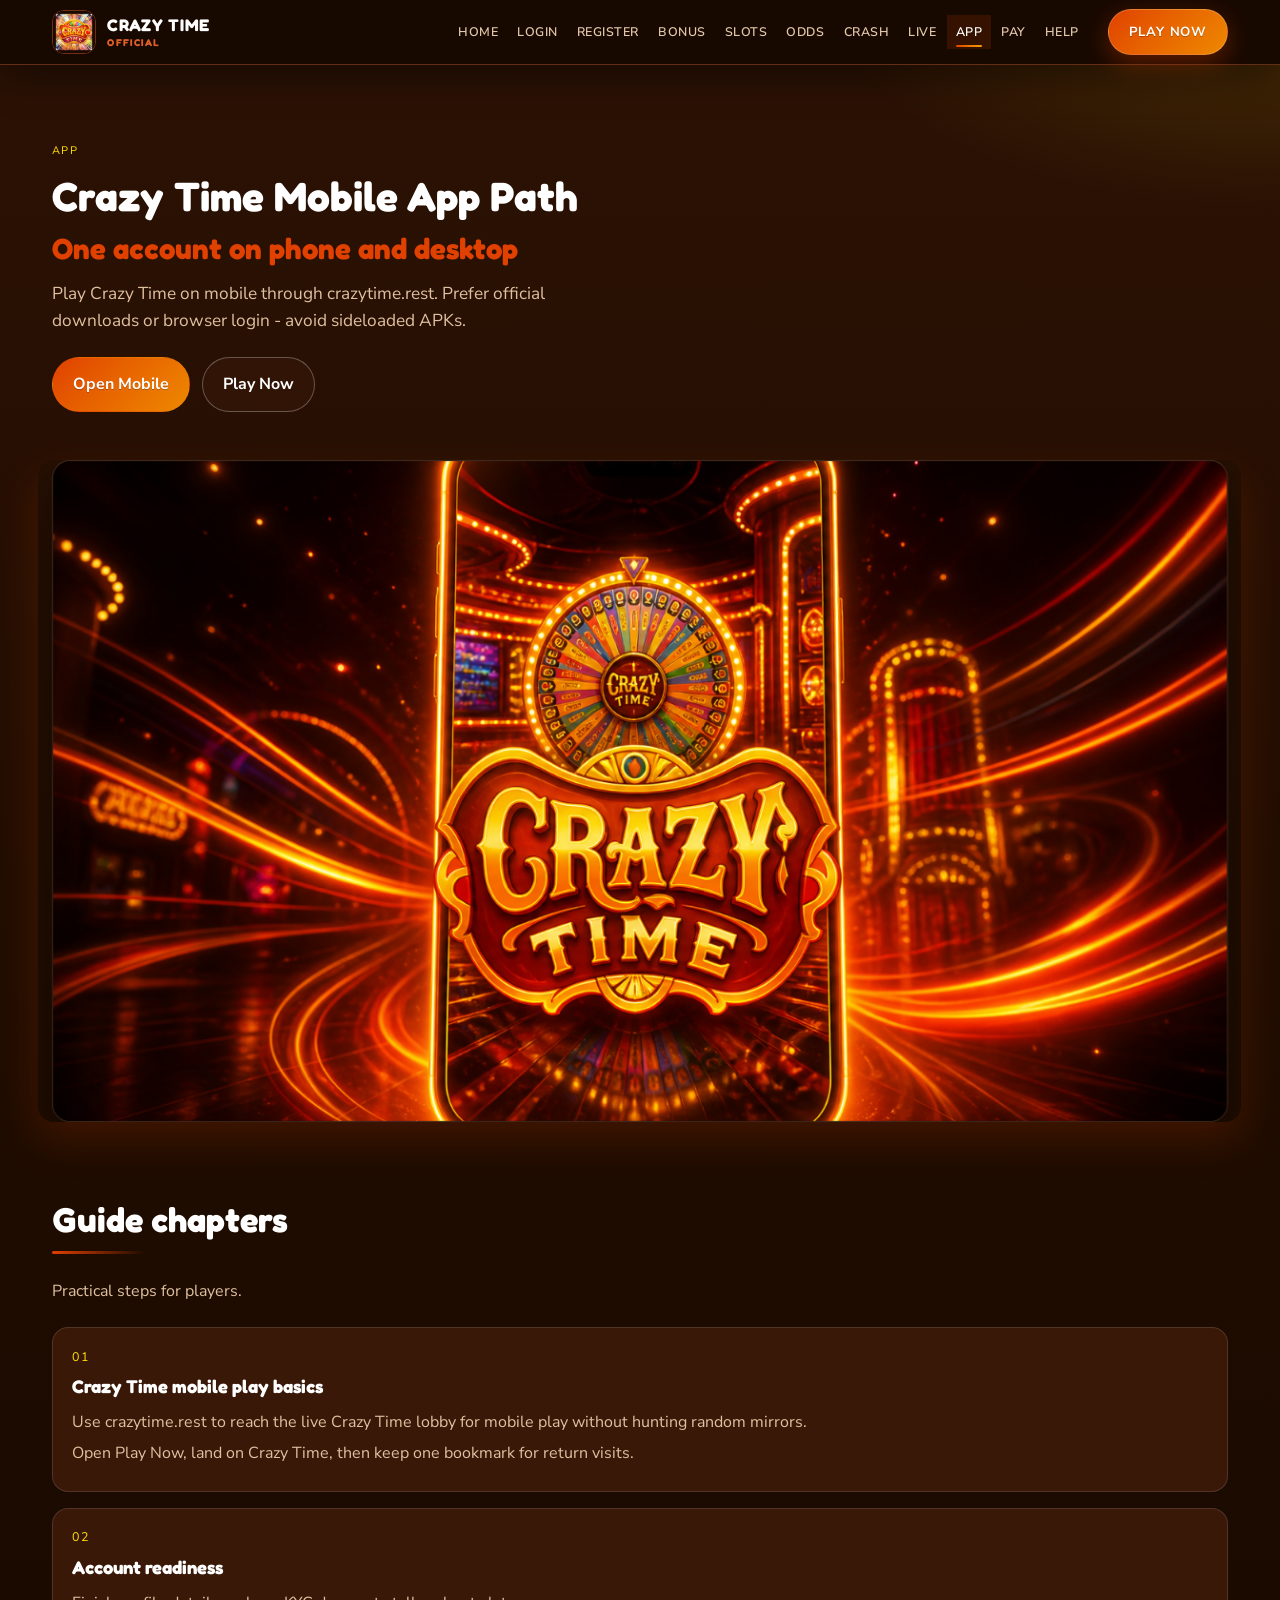
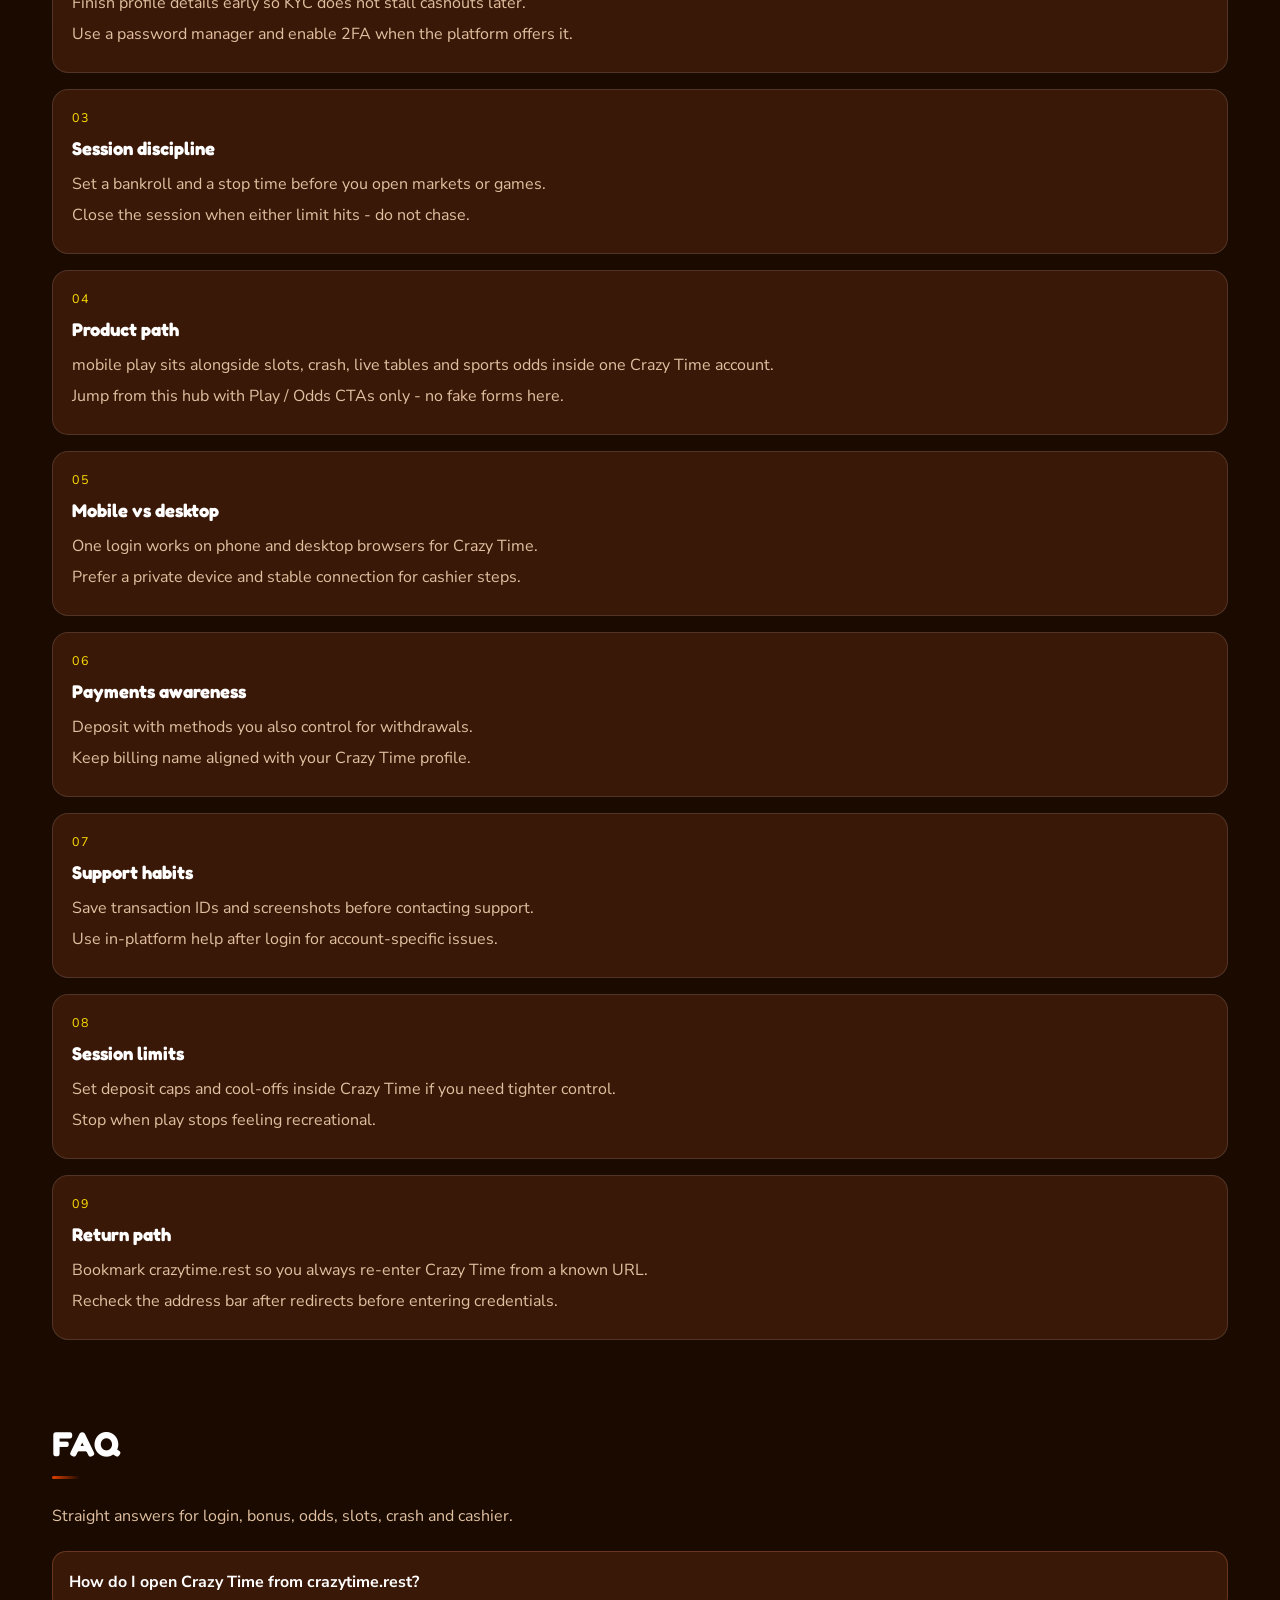
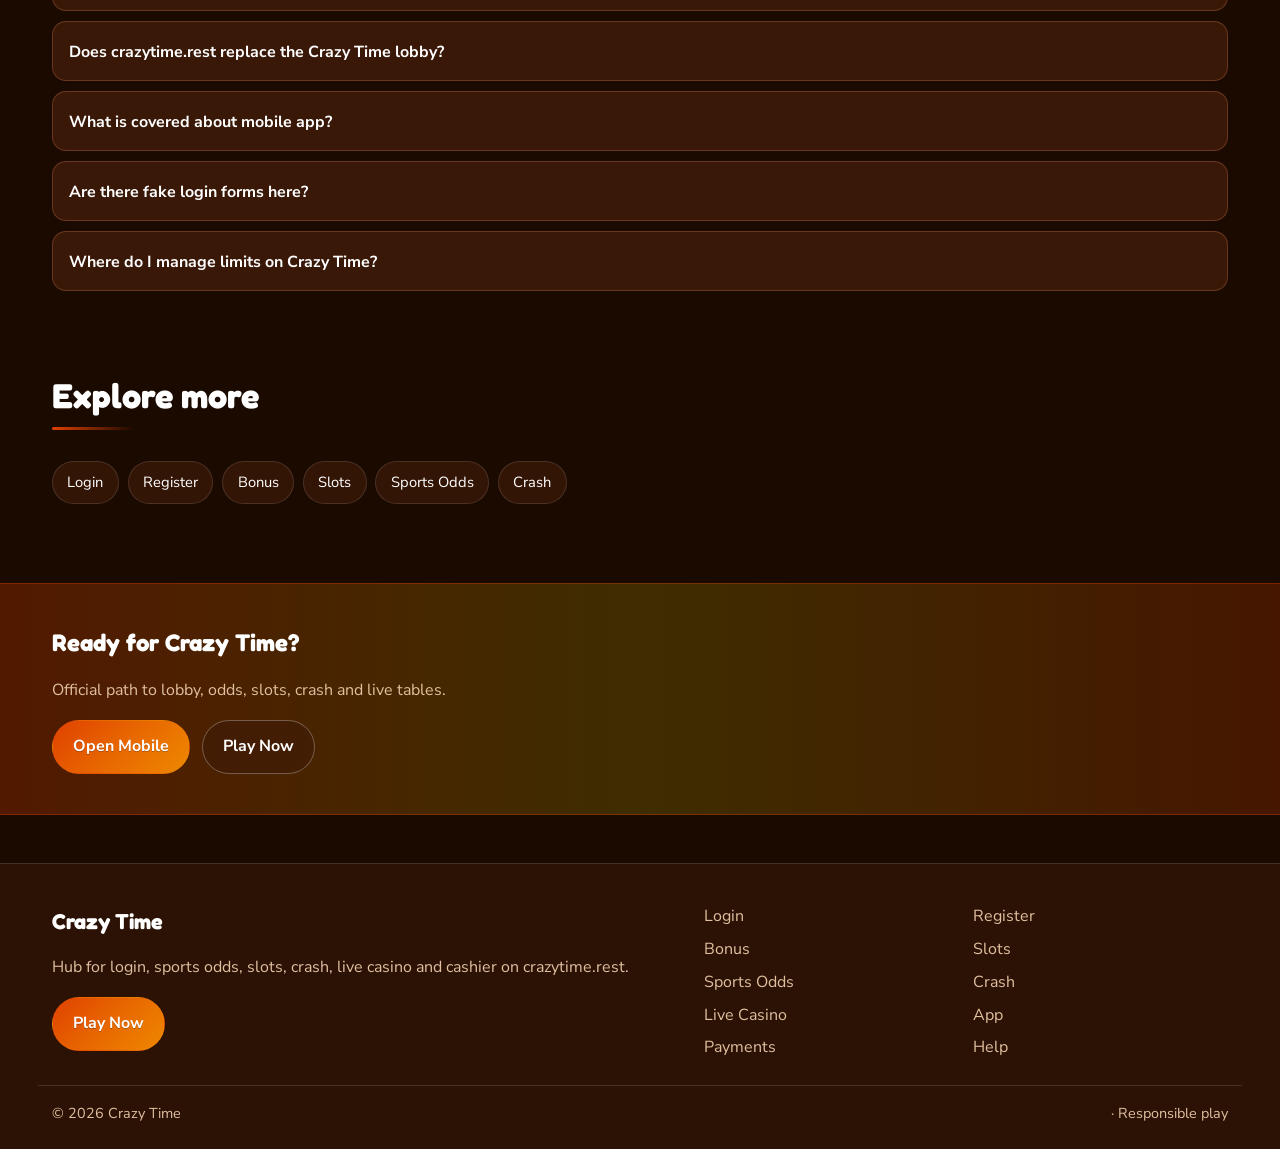
==== commit 2c959fb9: "Fix logo voids, promo interleave, promo CSS, lang dropdown" ====
--- a/ctime-app.html
+++ b/ctime-app.html
@@ -54,17 +54,6 @@
 
 </div></section>
 <div class="page-cover wrap"><img src="/assets/pages/ctime-app.jpg" alt="App cover" width="1200" height="675" loading="eager"></div>
-<div class="wrap"><a class="promo-fx promo-vip reveal" href="https://martell890.online/1FZtL6zN?sub_id_1=crazytime.rest" rel="nofollow sponsored noopener" target="_blank">
-<span class="promo-badge">VIP</span>
-<span class="promo-fx-glow" aria-hidden="true"></span>
-<span class="promo-fx-scan" aria-hidden="true"></span>
-<span class="promo-fx-particles" aria-hidden="true"></span>
-<span class="promo-fx-rays" aria-hidden="true"></span>
-<span class="promo-fx-ring" aria-hidden="true"></span>
-<div class="promo-media"><img src="/assets/promo/promo-cashier.jpg" alt="Crazy Time promo" width="960" height="540" loading="lazy"></div>
-<div class="promo-copy"><span class="promo-kicker">Crazy Time cashier express</span><div class="promo-title">Deposit, play, withdraw on one account</div><p class="promo-sub">Finish KYC early and use payout methods you control on Crazy Time.</p></div>
-<span class="promo-cta"><span class="promo-cta-shine" aria-hidden="true"></span><span class="promo-cta-label">Open Crazy Time cashier</span></span>
-</a></div>
 <section class="chapters wrap"><div class="section-head"><h2>Guide chapters</h2><p class="mute">Practical steps for players.</p></div><div class="chapter-grid"><article class="chapter"><div class="chapter-n">01</div><h3>Crazy Time mobile play basics</h3><p>Use crazytime.rest to reach the live Crazy Time lobby for mobile play without hunting random mirrors.</p><p>Open Play Now, land on Crazy Time, then keep one bookmark for return visits.</p></article><article class="chapter"><div class="chapter-n">02</div><h3>Account readiness</h3><p>Finish profile details early so KYC does not stall cashouts later.</p><p>Use a password manager and enable 2FA when the platform offers it.</p></article><article class="chapter"><div class="chapter-n">03</div><h3>Session discipline</h3><p>Set a bankroll and a stop time before you open markets or games.</p><p>Close the session when either limit hits - do not chase.</p></article><article class="chapter"><div class="chapter-n">04</div><h3>Product path</h3><p>mobile play sits alongside slots, crash, live tables and sports odds inside one Crazy Time account.</p><p>Jump from this hub with Play / Odds CTAs only - no fake forms here.</p></article><article class="chapter"><div class="chapter-n">05</div><h3>Mobile vs desktop</h3><p>One login works on phone and desktop browsers for Crazy Time.</p><p>Prefer a private device and stable connection for cashier steps.</p></article><article class="chapter"><div class="chapter-n">06</div><h3>Payments awareness</h3><p>Deposit with methods you also control for withdrawals.</p><p>Keep billing name aligned with your Crazy Time profile.</p></article><article class="chapter"><div class="chapter-n">07</div><h3>Support habits</h3><p>Save transaction IDs and screenshots before contacting support.</p><p>Use in-platform help after login for account-specific issues.</p></article><article class="chapter"><div class="chapter-n">08</div><h3>Session limits</h3><p>Set deposit caps and cool-offs inside Crazy Time if you need tighter control.</p><p>Stop when play stops feeling recreational.</p></article><article class="chapter"><div class="chapter-n">09</div><h3>Return path</h3><p>Bookmark crazytime.rest so you always re-enter Crazy Time from a known URL.</p><p>Recheck the address bar after redirects before entering credentials.</p></article></div></section>
 <section class="faq wrap" id="faq"><div class="section-head"><h2>FAQ</h2><p class="mute">Straight answers for login, bonus, odds, slots, crash and cashier.</p></div><div class="faq-list"><details class="faq-item"><summary>How do I open Crazy Time from crazytime.rest?</summary><p>Tap Play Now on crazytime.rest, follow through to the live Crazy Time site, then complete login or registration there.</p></details><details class="faq-item"><summary>Does crazytime.rest replace the Crazy Time lobby?</summary><p>No. crazytime.rest is an SEO hub for login, bonus path, odds, slots, crash, live casino and cashier. Real games run on Crazy Time after you continue.</p></details><details class="faq-item"><summary>What is covered about mobile app?</summary><p>This page explains practical mobile app steps for Crazy Time players: safe entry, product location, session limits and where to continue via Play Now.</p></details><details class="faq-item"><summary>Are there fake login forms here?</summary><p>No. Never enter passwords on the hub. Credentials belong only on the live Crazy Time site after you leave this page.</p></details><details class="faq-item"><summary>Where do I manage limits on Crazy Time?</summary><p>Use deposit limits, reality checks and cool-offs inside the logged-in Crazy Time account tools.</p></details></div></section>
 <section class="related wrap"><div class="section-head"><h2>Explore more</h2></div><div class="chip-row"><a class="chip" href="/ctime-login.html">Login</a><a class="chip" href="/ctime-register.html">Register</a><a class="chip" href="/ctime-bonus.html">Bonus</a><a class="chip" href="/ctime-slots.html">Slots</a><a class="chip" href="/ctime-odds.html">Sports Odds</a><a class="chip" href="/ctime-crash.html">Crash</a></div></section>
--- a/css/styles.css
+++ b/css/styles.css
@@ -343,11 +343,11 @@
   .header-inner{
     grid-template-columns:minmax(0,1fr) auto auto !important;
   }
-  .lang-switch{grid-column:2 !important}
+  /* killed mid lang */
   .nav-toggle{grid-column:3 !important}
   .lang-switch-btn .lang-code{display:none !important}
   .brand-name{font-size:.74rem !important}
-  .promo-media{aspect-ratio:4 / 3 !important}
+  /* killed 4/3 */
   .hero-chips .chip{font-size:.68rem !important;padding:.28rem .5rem !important}
 }
 
@@ -781,3 +781,18 @@
 /* unique hero flight crazytime */
 @keyframes heroFloatCt{0%,100%{transform:translate3d(0,0,0) rotate(0)}50%{transform:translate3d(0,-10px,0) rotate(-.25deg)}} .hero-stage .hero-img{animation:heroFloatCt 4.0s ease-in-out infinite}
 @media (prefers-reduced-motion:reduce){.hero-stage .hero-img{animation:none!important}}
+/* ===== BATCH13 UI FIX 2026-08-18 ===== */
+.brand-mark{overflow:hidden!important;border-radius:12px!important;width:44px!important;height:44px!important}
+.brand-mark img,.brand img{width:44px!important;height:44px!important;object-fit:cover!important;object-position:center!important;background:var(--bg)!important;border-radius:12px!important}
+.brand-mark::after{inset:-2px!important;border-radius:14px!important}
+.wrap > a.promo-fx, a.promo-fx{display:block!important;position:relative!important;overflow:hidden!important;width:100%!important;margin:.85rem auto!important;padding:0!important;aspect-ratio:32/9!important;border-radius:16px!important;grid-template-columns:none!important}
+.promo-fx .promo-media{position:absolute!important;inset:0!important;width:100%!important;height:100%!important;aspect-ratio:auto!important;margin:0!important;overflow:hidden!important;z-index:0!important}
+.promo-fx .promo-media img{width:100%!important;height:100%!important;object-fit:cover!important;object-position:center center!important;transform:none!important;animation:none!important}
+.promo-fx-rays,.promo-fx-ring{opacity:.12!important}
+@media (max-width:720px){.wrap > a.promo-fx, a.promo-fx{aspect-ratio:16/9!important}}
+.header-bar,.header-inner{display:grid!important;grid-template-columns:auto minmax(0,1fr) auto!important;align-items:center!important;position:relative!important}
+.header-actions{display:inline-flex!important;align-items:center!important;gap:.45rem!important;grid-column:3!important;grid-row:1!important;justify-self:end!important;position:relative!important;z-index:120!important}
+.lang-switch{position:relative!important;z-index:200!important;grid-column:unset!important;margin:0!important;flex:0 0 auto!important}
+.lang-switch-panel{position:absolute!important;top:calc(100% + 6px)!important;right:0!important;left:auto!important;transform:none!important;inset:auto!important;z-index:250!important;min-width:14rem!important;max-height:min(70vh,22rem)!important}
+@media (max-width:1099px){.header-bar,.header-inner{grid-template-columns:minmax(0,1fr) auto!important}.header-actions{grid-column:2!important}.lang-switch{grid-column:unset!important}.nav-toggle{grid-column:unset!important}}
+
--- a/css/i18n.css
+++ b/css/i18n.css
@@ -48,3 +48,8 @@
   .lang-switch-btn .lang-name{display:none}
   .lang-switch-panel{right:0;left:auto}
 }
+/* batch13 lang panel lock */
+.lang-switch{position:relative!important;z-index:200!important}
+.lang-switch-panel{position:absolute!important;top:calc(100% + 6px)!important;right:0!important;left:auto!important;transform:none!important;inset:auto 0 auto auto!important;z-index:250!important;display:none!important}
+.lang-switch.is-open .lang-switch-panel{display:grid!important}
+
